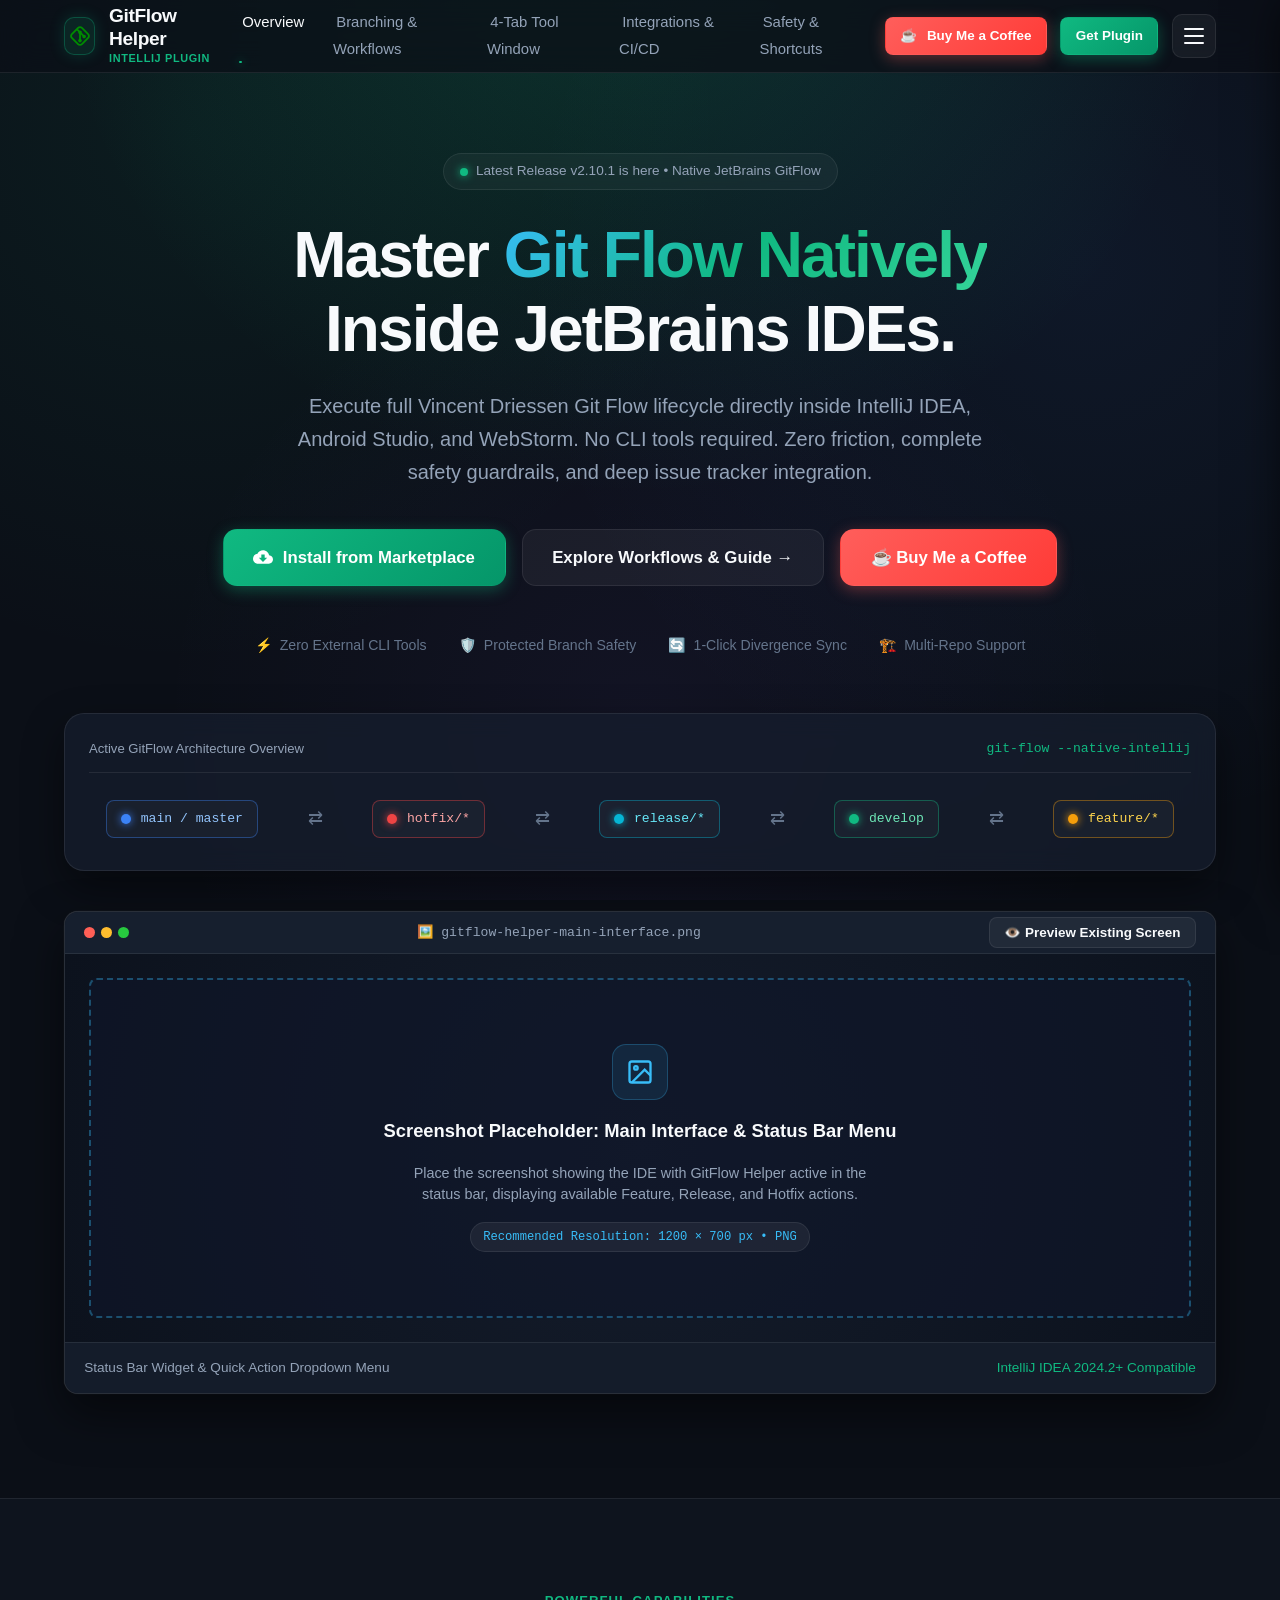
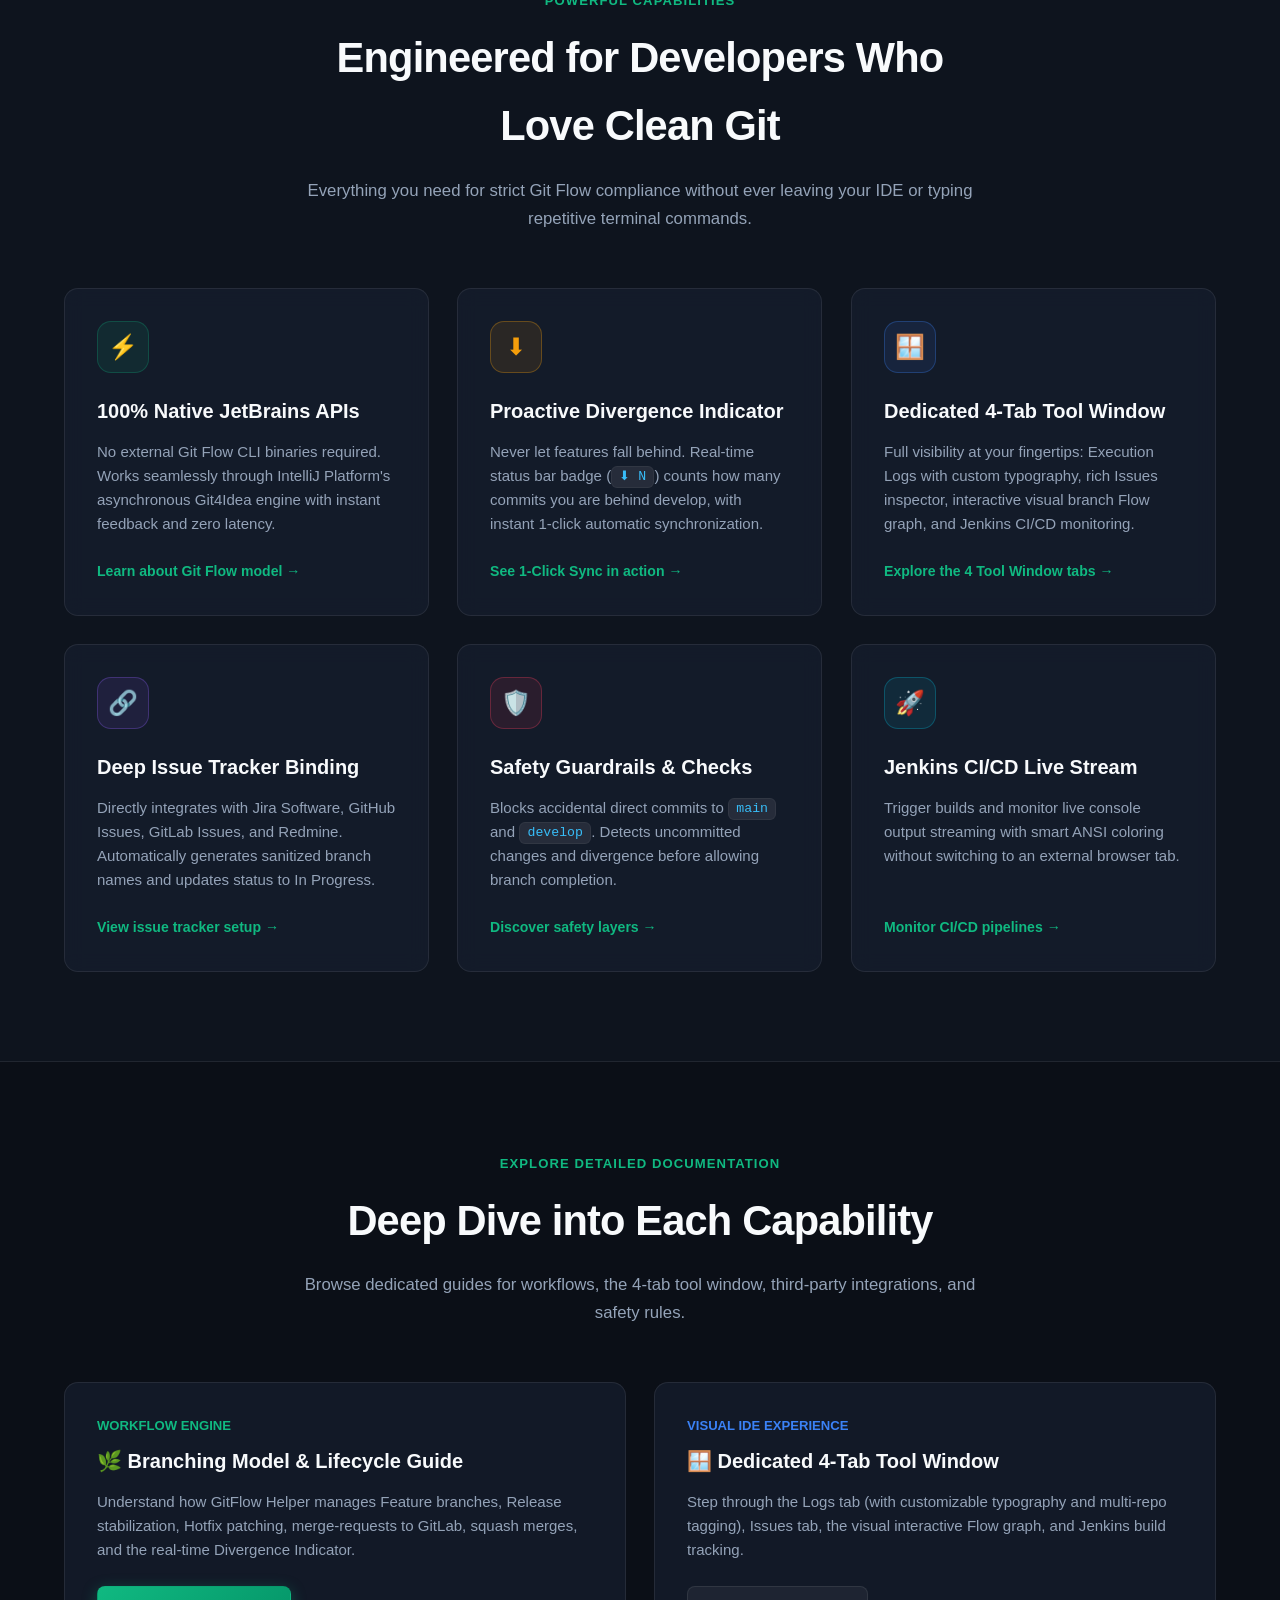
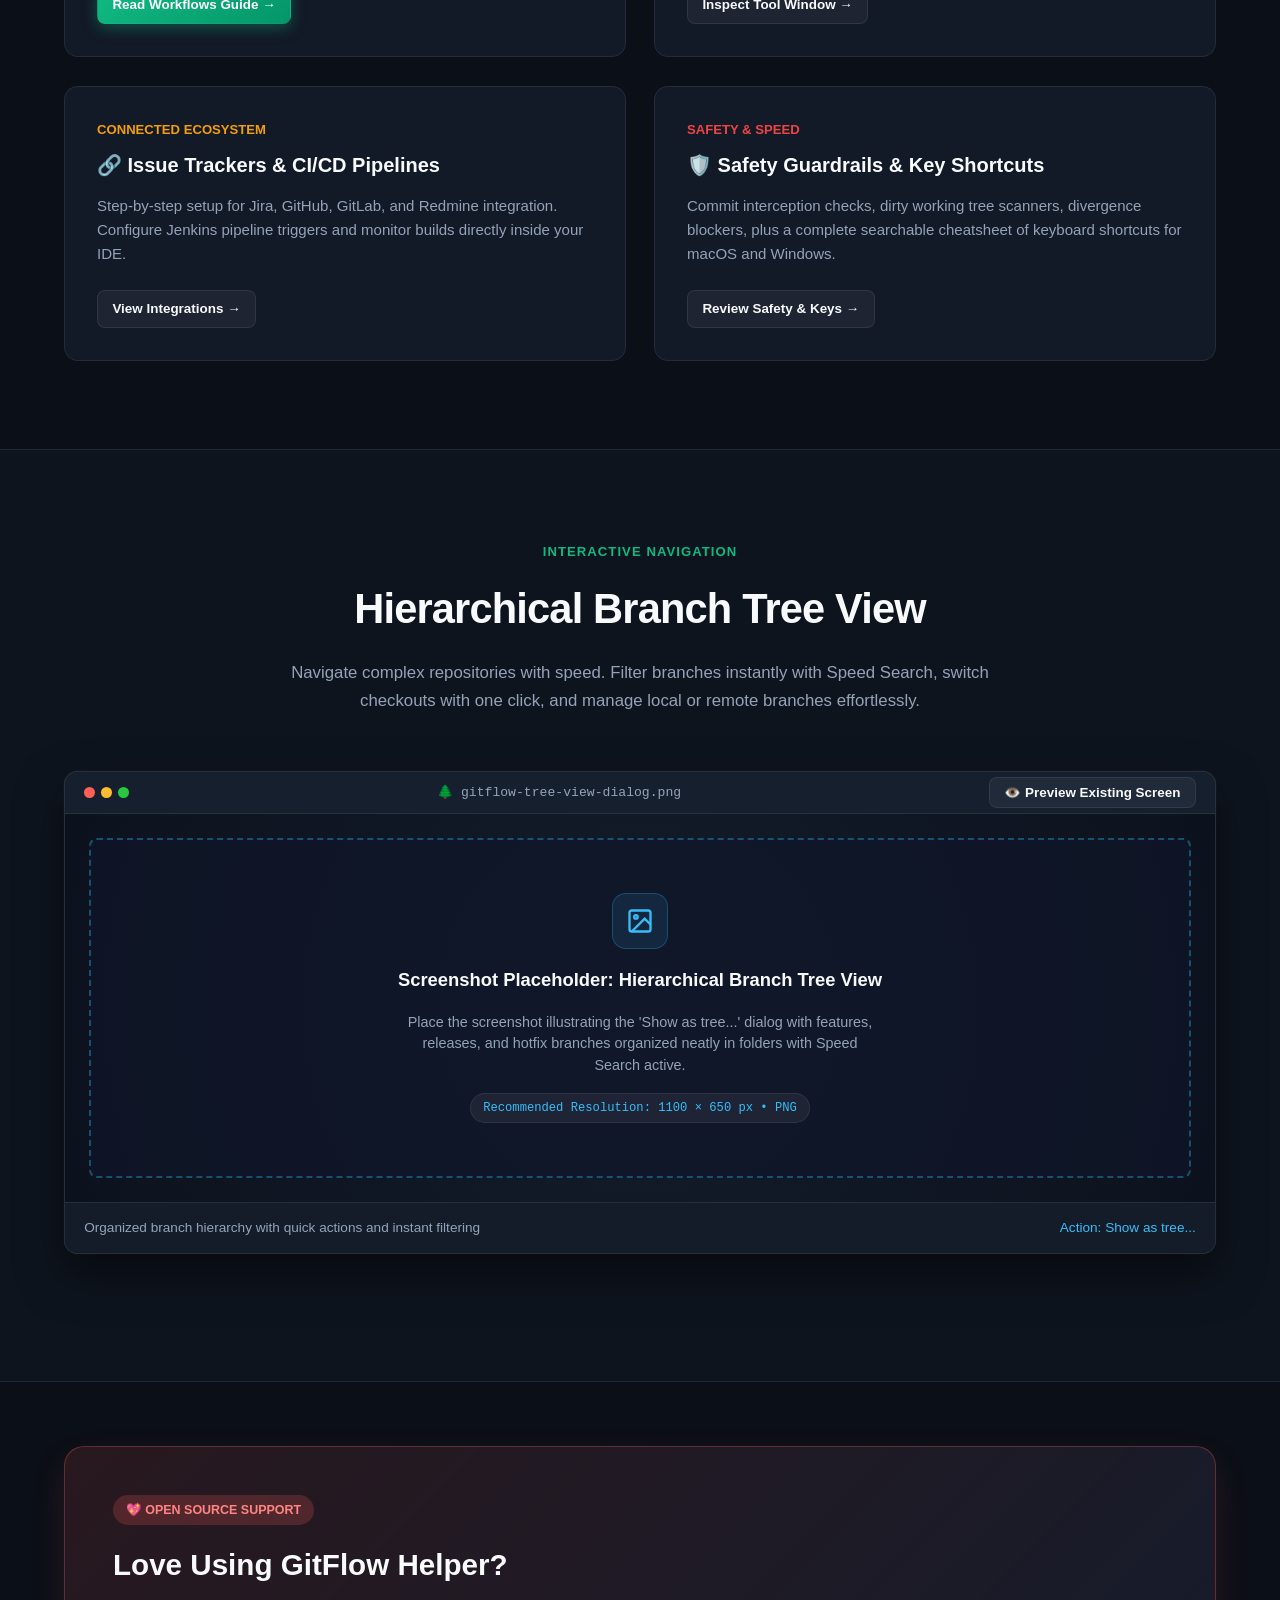
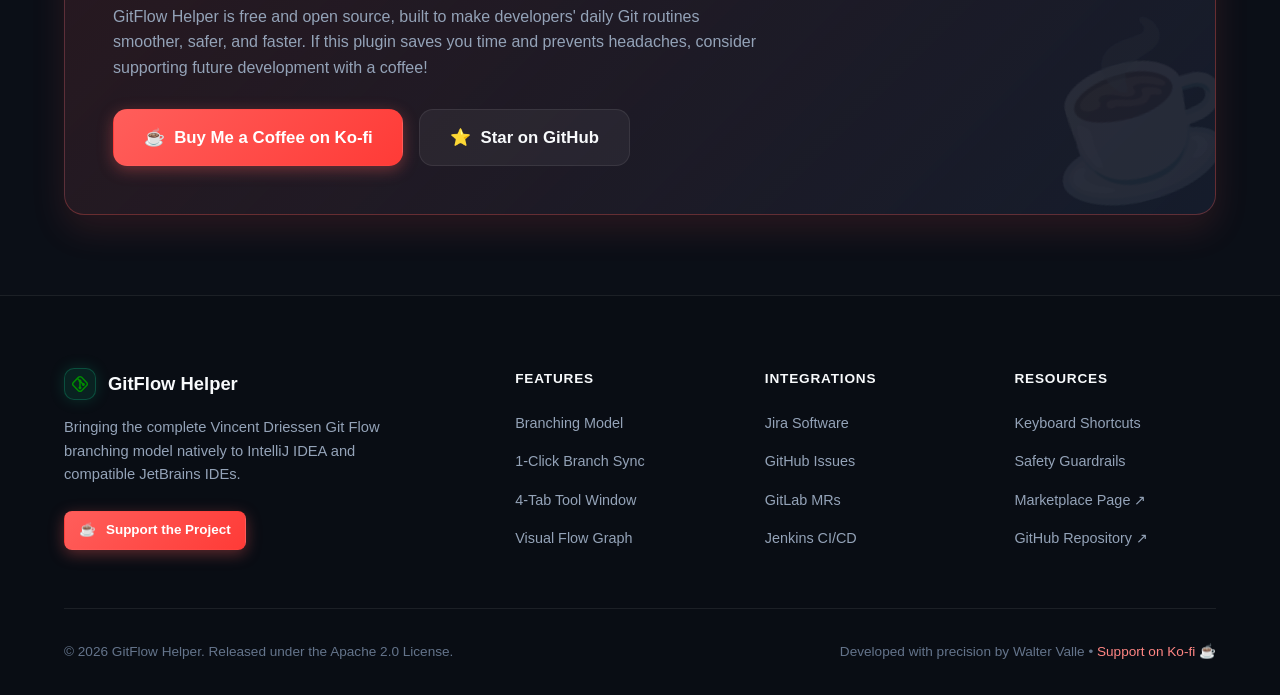
==== docs/index.html @ 1617b921 "New plugin site." ====
<!DOCTYPE html>
<html lang="en">
<head>
  <meta charset="UTF-8">
  <meta name="viewport" content="width=device-width, initial-scale=1.0">
  <title>GitFlow Helper — Seamless Git Flow Branching for JetBrains IDEs</title>
  <meta name="description" content="Native Git Flow branching model inside IntelliJ IDEA and JetBrains IDEs. Zero CLI overhead, proactive divergence sync, 4-tab tool window, issue tracker integrations, and Jenkins CI/CD monitoring.">
  <link rel="icon" type="image/svg+xml" href="assets/images/logo.svg">
  <link rel="stylesheet" href="assets/css/style.css">
</head>
<body>
  <div class="ambient-glow"></div>

  <!-- Header -->
  <header class="site-header">
    <div class="container nav-container">
      <a href="index.html" class="nav-brand">
        <div class="brand-logo-wrap">
          <img src="assets/images/logo.svg" alt="GitFlow Helper Logo" class="brand-logo">
        </div>
        <div class="brand-text">
          <span class="brand-title">GitFlow Helper</span>
          <span class="brand-badge">IntelliJ Plugin</span>
        </div>
      </a>

      <!-- Desktop Navigation -->
      <ul class="nav-desktop-links">
        <li><a href="index.html" class="nav-link active">Overview</a></li>
        <li><a href="workflow.html" class="nav-link">Branching & Workflows</a></li>
        <li><a href="toolwindow.html" class="nav-link">4-Tab Tool Window</a></li>
        <li><a href="integrations.html" class="nav-link">Integrations & CI/CD</a></li>
        <li><a href="safety-shortcuts.html" class="nav-link">Safety & Shortcuts</a></li>
      </ul>

      <!-- Action buttons & Hamburger Trigger -->
      <div class="nav-actions">
        <a href="https://ko-fi.com/waltervalle" target="_blank" rel="noopener noreferrer" class="btn btn-kofi btn-sm" title="Support creator on Ko-fi">
          <span>☕</span>
          <span>Buy Me a Coffee</span>
        </a>
        <a href="https://plugins.jetbrains.com/plugin/30207-git-flow-helper" target="_blank" rel="noopener noreferrer" class="btn btn-primary btn-sm">
          <span>Get Plugin</span>
        </a>
        <button class="hamburger-btn" aria-label="Toggle navigation menu" aria-expanded="false">
          <span class="line"></span>
          <span class="line"></span>
          <span class="line"></span>
        </button>
      </div>
    </div>
  </header>

  <!-- Hamburger Drawer Navigation (Requested by user) -->
  <div class="drawer-overlay"></div>
  <aside class="nav-drawer" aria-label="Mobile Navigation">
    <div>
      <div style="display: flex; align-items: center; gap: 0.75rem; margin-bottom: 2rem;">
        <div class="brand-logo-wrap" style="width: 32px; height: 32px;">
          <img src="assets/images/logo.svg" alt="Logo" style="width: 18px; height: 18px;">
        </div>
        <div>
          <div style="font-weight: 700; font-size: 1.05rem;">GitFlow Helper</div>
          <div style="font-size: 0.75rem; color: var(--primary);">Navigation Menu</div>
        </div>
      </div>

      <div class="drawer-section-title">Documentation & Features</div>
      <ul class="drawer-links">
        <li>
          <a href="index.html" class="drawer-link active">
            <span>🏠 Home Overview</span>
            <span class="drawer-link-tag">v2.10.1</span>
          </a>
        </li>
        <li>
          <a href="workflow.html" class="drawer-link">
            <span>🌿 Branching & Workflows</span>
            <span class="drawer-link-tag">Core</span>
          </a>
        </li>
        <li>
          <a href="toolwindow.html" class="drawer-link">
            <span>🪟 4-Tab Tool Window</span>
            <span class="drawer-link-tag">Interactive</span>
          </a>
        </li>
        <li>
          <a href="integrations.html" class="drawer-link">
            <span>🔗 Issue Trackers & CI/CD</span>
            <span class="drawer-link-tag">Jira • Jenkins</span>
          </a>
        </li>
        <li>
          <a href="safety-shortcuts.html" class="drawer-link">
            <span>🛡️ Safety & Key Shortcuts</span>
            <span class="drawer-link-tag">Guardrails</span>
          </a>
        </li>
      </ul>

      <div class="drawer-section-title" style="margin-top: 2rem;">Community & Links</div>
      <ul class="drawer-links">
        <li>
          <a href="https://plugins.jetbrains.com/plugin/30207-git-flow-helper" target="_blank" rel="noopener noreferrer" class="drawer-link">
            <span>🛒 JetBrains Marketplace</span>
            <span>↗</span>
          </a>
        </li>
        <li>
          <a href="https://github.com/wdvalle/gitflow-helper" target="_blank" rel="noopener noreferrer" class="drawer-link">
            <span>🐙 GitHub Repository</span>
            <span>↗</span>
          </a>
        </li>
        <li>
          <a href="https://github.com/wdvalle/gitflow-helper/issues" target="_blank" rel="noopener noreferrer" class="drawer-link">
            <span>🐛 Report an Issue</span>
            <span>↗</span>
          </a>
        </li>
      </ul>
    </div>

    <div class="drawer-footer">
      <a href="https://ko-fi.com/waltervalle" target="_blank" rel="noopener noreferrer" class="btn btn-kofi" style="width: 100%;">
        <span>☕</span>
        <span>Support on Ko-fi</span>
      </a>
      <div style="font-size: 0.78rem; text-align: center; color: var(--text-muted);">
        Created with ❤️ by Walter Valle
      </div>
    </div>
  </aside>

  <!-- Hero Section with Motion -->
  <section class="hero">
    <div class="container">
      <div class="hero-pill reveal">
        <span class="dot"></span>
        <span>Latest Release v2.10.1 is here • Native JetBrains GitFlow</span>
      </div>

      <h1 class="hero-title reveal delay-1">
        Master <span class="gradient-text">Git Flow Natively</span><br>
        Inside JetBrains IDEs.
      </h1>

      <p class="hero-subtitle reveal delay-2">
        Execute full Vincent Driessen Git Flow lifecycle directly inside IntelliJ IDEA, Android Studio, and WebStorm. No CLI tools required. Zero friction, complete safety guardrails, and deep issue tracker integration.
      </p>

      <div class="hero-cta reveal delay-3">
        <a href="https://plugins.jetbrains.com/plugin/30207-git-flow-helper" target="_blank" rel="noopener noreferrer" class="btn btn-primary btn-lg">
          <svg width="20" height="20" viewBox="0 0 24 24" fill="currentColor">
            <path d="M19.35 10.04C18.67 6.59 15.64 4 12 4 9.11 4 6.6 5.64 5.35 8.04 2.34 8.36 0 10.91 0 14c0 3.31 2.69 6 6 6h13c2.76 0 5-2.24 5-5 0-2.64-2.05-4.78-4.65-4.96zM17 13l-5 5-5-5h3V9h4v4h3z"/>
          </svg>
          Install from Marketplace
        </a>
        <a href="workflow.html" class="btn btn-secondary btn-lg">
          Explore Workflows & Guide →
        </a>
        <a href="https://ko-fi.com/waltervalle" target="_blank" rel="noopener noreferrer" class="btn btn-kofi btn-lg">
          ☕ Buy Me a Coffee
        </a>
      </div>

      <div class="hero-meta reveal delay-4">
        <div class="hero-meta-item">
          <span>⚡</span>
          <span>Zero External CLI Tools</span>
        </div>
        <div class="hero-meta-item">
          <span>🛡️</span>
          <span>Protected Branch Safety</span>
        </div>
        <div class="hero-meta-item">
          <span>🔄</span>
          <span>1-Click Divergence Sync</span>
        </div>
        <div class="hero-meta-item">
          <span>🏗️</span>
          <span>Multi-Repo Support</span>
        </div>
      </div>

      <!-- Branch Visual Rail Animation -->
      <div class="branch-flow-strip reveal delay-2">
        <div class="branch-strip-header">
          <span>Active GitFlow Architecture Overview</span>
          <span style="font-family: var(--font-mono); color: var(--primary);">git-flow --native-intellij</span>
        </div>
        <div class="branch-strip-nodes">
          <div class="branch-node main">
            <span class="branch-dot main"></span>
            <span>main / master</span>
          </div>
          <span style="color: var(--text-muted); font-size: 1.1rem;">⇄</span>
          <div class="branch-node hotfix">
            <span class="branch-dot hotfix"></span>
            <span>hotfix/*</span>
          </div>
          <span style="color: var(--text-muted); font-size: 1.1rem;">⇄</span>
          <div class="branch-node release">
            <span class="branch-dot release"></span>
            <span>release/*</span>
          </div>
          <span style="color: var(--text-muted); font-size: 1.1rem;">⇄</span>
          <div class="branch-node develop">
            <span class="branch-dot develop"></span>
            <span>develop</span>
          </div>
          <span style="color: var(--text-muted); font-size: 1.1rem;">⇄</span>
          <div class="branch-node feature">
            <span class="branch-dot feature"></span>
            <span>feature/*</span>
          </div>
        </div>
      </div>

      <!-- Demarcated Screenshot Placeholder: Hero Overview -->
      <div class="screenshot-frame reveal delay-3">
        <div class="screenshot-header">
          <div class="window-dots">
            <span class="window-dot close"></span>
            <span class="window-dot minimize"></span>
            <span class="window-dot maximize"></span>
          </div>
          <div class="screenshot-title">
            <span>🖼️</span>
            <span>gitflow-helper-main-interface.png</span>
          </div>
          <div style="display: flex; gap: 0.5rem;">
            <button class="btn btn-secondary btn-sm toggle-preview-btn">👁️ Preview Existing Screen</button>
          </div>
        </div>

        <div class="screenshot-body">
          <!-- Sample image fallback (hidden initially to present clearly demarcated placeholder) -->
          <img src="assets/images/screens/01-start.png" alt="GitFlow Helper Status Bar Menu" class="sample-preview-img screenshot-img" style="display: none;">

          <!-- Specifically Demarcated Screenshot Placeholder requested by user -->
          <div class="screenshot-placeholder">
            <div class="placeholder-icon">
              <svg width="28" height="28" viewBox="0 0 24 24" fill="none" stroke="currentColor" stroke-width="2">
                <rect x="3" y="3" width="18" height="18" rx="2" ry="2"/>
                <circle cx="8.5" cy="8.5" r="1.5"/>
                <polyline points="21 15 16 10 5 21"/>
              </svg>
            </div>
            <div class="placeholder-label">Screenshot Placeholder: Main Interface & Status Bar Menu</div>
            <div class="placeholder-desc">
              Place the screenshot showing the IDE with GitFlow Helper active in the status bar, displaying available Feature, Release, and Hotfix actions.
            </div>
            <span class="placeholder-badge">Recommended Resolution: 1200 × 700 px • PNG</span>
          </div>
        </div>

        <div class="screenshot-caption">
          <span>Status Bar Widget & Quick Action Dropdown Menu</span>
          <span style="color: var(--primary);">IntelliJ IDEA 2024.2+ Compatible</span>
        </div>
      </div>
    </div>
  </section>

  <!-- Core Highlights Grid -->
  <section class="section section-alt">
    <div class="container">
      <div class="section-header reveal">
        <span class="section-tag">Powerful Capabilities</span>
        <h2 class="section-title">Engineered for Developers Who Love Clean Git</h2>
        <p class="section-desc">
          Everything you need for strict Git Flow compliance without ever leaving your IDE or typing repetitive terminal commands.
        </p>
      </div>

      <div class="grid-3">
        <!-- Feature 1 -->
        <div class="feature-card reveal delay-1">
          <div class="card-icon-wrap">⚡</div>
          <h3 class="card-title">100% Native JetBrains APIs</h3>
          <p class="card-desc">
            No external Git Flow CLI binaries required. Works seamlessly through IntelliJ Platform's asynchronous Git4Idea engine with instant feedback and zero latency.
          </p>
          <a href="workflow.html" class="card-link">Learn about Git Flow model →</a>
        </div>

        <!-- Feature 2 -->
        <div class="feature-card reveal delay-2">
          <div class="card-icon-wrap" style="color: var(--accent-amber); border-color: rgba(245, 158, 11, 0.3); background: rgba(245, 158, 11, 0.1);">⬇</div>
          <h3 class="card-title">Proactive Divergence Indicator</h3>
          <p class="card-desc">
            Never let features fall behind. Real-time status bar badge (<code>⬇ N</code>) counts how many commits you are behind develop, with instant 1-click automatic synchronization.
          </p>
          <a href="workflow.html#divergence-sync" class="card-link">See 1-Click Sync in action →</a>
        </div>

        <!-- Feature 3 -->
        <div class="feature-card reveal delay-3">
          <div class="card-icon-wrap" style="color: var(--accent-blue); border-color: rgba(59, 130, 246, 0.3); background: rgba(59, 130, 246, 0.1);">🪟</div>
          <h3 class="card-title">Dedicated 4-Tab Tool Window</h3>
          <p class="card-desc">
            Full visibility at your fingertips: Execution Logs with custom typography, rich Issues inspector, interactive visual branch Flow graph, and Jenkins CI/CD monitoring.
          </p>
          <a href="toolwindow.html" class="card-link">Explore the 4 Tool Window tabs →</a>
        </div>

        <!-- Feature 4 -->
        <div class="feature-card reveal delay-1">
          <div class="card-icon-wrap" style="color: var(--accent-purple); border-color: rgba(139, 92, 246, 0.3); background: rgba(139, 92, 246, 0.1);">🔗</div>
          <h3 class="card-title">Deep Issue Tracker Binding</h3>
          <p class="card-desc">
            Directly integrates with Jira Software, GitHub Issues, GitLab Issues, and Redmine. Automatically generates sanitized branch names and updates status to In Progress.
          </p>
          <a href="integrations.html" class="card-link">View issue tracker setup →</a>
        </div>

        <!-- Feature 5 -->
        <div class="feature-card reveal delay-2">
          <div class="card-icon-wrap" style="color: var(--accent-rose); border-color: rgba(244, 63, 94, 0.3); background: rgba(244, 63, 94, 0.1);">🛡️</div>
          <h3 class="card-title">Safety Guardrails & Checks</h3>
          <p class="card-desc">
            Blocks accidental direct commits to <code>main</code> and <code>develop</code>. Detects uncommitted changes and divergence before allowing branch completion.
          </p>
          <a href="safety-shortcuts.html" class="card-link">Discover safety layers →</a>
        </div>

        <!-- Feature 6 -->
        <div class="feature-card reveal delay-3">
          <div class="card-icon-wrap" style="color: var(--accent-cyan); border-color: rgba(6, 182, 212, 0.3); background: rgba(6, 182, 212, 0.1);">🚀</div>
          <h3 class="card-title">Jenkins CI/CD Live Stream</h3>
          <p class="card-desc">
            Trigger builds and monitor live console output streaming with smart ANSI coloring without switching to an external browser tab.
          </p>
          <a href="integrations.html#jenkins-cicd" class="card-link">Monitor CI/CD pipelines →</a>
        </div>
      </div>
    </div>
  </section>

  <!-- Subpages Navigation Showcase Section -->
  <section class="section">
    <div class="container">
      <div class="section-header reveal">
        <span class="section-tag">Explore Detailed Documentation</span>
        <h2 class="section-title">Deep Dive into Each Capability</h2>
        <p class="section-desc">
          Browse dedicated guides for workflows, the 4-tab tool window, third-party integrations, and safety rules.
        </p>
      </div>

      <div class="grid-2">
        <div class="feature-card reveal-left">
          <div style="font-size: 0.82rem; font-weight: 700; color: var(--branch-develop); text-transform: uppercase; margin-bottom: 0.5rem;">Workflow Engine</div>
          <h3 class="card-title">🌿 Branching Model & Lifecycle Guide</h3>
          <p class="card-desc">
            Understand how GitFlow Helper manages Feature branches, Release stabilization, Hotfix patching, merge-requests to GitLab, squash merges, and the real-time Divergence Indicator.
          </p>
          <div style="display: flex; gap: 0.75rem; align-items: center;">
            <a href="workflow.html" class="btn btn-primary btn-sm">Read Workflows Guide →</a>
          </div>
        </div>

        <div class="feature-card reveal-right">
          <div style="font-size: 0.82rem; font-weight: 700; color: var(--branch-main); text-transform: uppercase; margin-bottom: 0.5rem;">Visual IDE Experience</div>
          <h3 class="card-title">🪟 Dedicated 4-Tab Tool Window</h3>
          <p class="card-desc">
            Step through the Logs tab (with customizable typography and multi-repo tagging), Issues tab, the visual interactive Flow graph, and Jenkins build tracking.
          </p>
          <div style="display: flex; gap: 0.75rem; align-items: center;">
            <a href="toolwindow.html" class="btn btn-secondary btn-sm">Inspect Tool Window →</a>
          </div>
        </div>

        <div class="feature-card reveal-left delay-1">
          <div style="font-size: 0.82rem; font-weight: 700; color: var(--branch-feature); text-transform: uppercase; margin-bottom: 0.5rem;">Connected Ecosystem</div>
          <h3 class="card-title">🔗 Issue Trackers & CI/CD Pipelines</h3>
          <p class="card-desc">
            Step-by-step setup for Jira, GitHub, GitLab, and Redmine integration. Configure Jenkins pipeline triggers and monitor builds directly inside your IDE.
          </p>
          <div style="display: flex; gap: 0.75rem; align-items: center;">
            <a href="integrations.html" class="btn btn-secondary btn-sm">View Integrations →</a>
          </div>
        </div>

        <div class="feature-card reveal-right delay-1">
          <div style="font-size: 0.82rem; font-weight: 700; color: var(--branch-hotfix); text-transform: uppercase; margin-bottom: 0.5rem;">Safety & Speed</div>
          <h3 class="card-title">🛡️ Safety Guardrails & Key Shortcuts</h3>
          <p class="card-desc">
            Commit interception checks, dirty working tree scanners, divergence blockers, plus a complete searchable cheatsheet of keyboard shortcuts for macOS and Windows.
          </p>
          <div style="display: flex; gap: 0.75rem; align-items: center;">
            <a href="safety-shortcuts.html" class="btn btn-secondary btn-sm">Review Safety & Keys →</a>
          </div>
        </div>
      </div>
    </div>
  </section>

  <!-- Demarcated Screenshot Placeholder: Tree View & Navigation -->
  <section class="section section-alt">
    <div class="container">
      <div class="section-header reveal">
        <span class="section-tag">Interactive Navigation</span>
        <h2 class="section-title">Hierarchical Branch Tree View</h2>
        <p class="section-desc">
          Navigate complex repositories with speed. Filter branches instantly with Speed Search, switch checkouts with one click, and manage local or remote branches effortlessly.
        </p>
      </div>

      <div class="screenshot-frame reveal delay-2">
        <div class="screenshot-header">
          <div class="window-dots">
            <span class="window-dot close"></span>
            <span class="window-dot minimize"></span>
            <span class="window-dot maximize"></span>
          </div>
          <div class="screenshot-title">
            <span>🌲</span>
            <span>gitflow-tree-view-dialog.png</span>
          </div>
          <button class="btn btn-secondary btn-sm toggle-preview-btn">👁️ Preview Existing Screen</button>
        </div>

        <div class="screenshot-body">
          <img src="assets/images/screens/10-tree-view.png" alt="Tree View Screenshot" class="sample-preview-img screenshot-img" style="display: none;">
          
          <div class="screenshot-placeholder">
            <div class="placeholder-icon">
              <svg width="28" height="28" viewBox="0 0 24 24" fill="none" stroke="currentColor" stroke-width="2">
                <rect x="3" y="3" width="18" height="18" rx="2" ry="2"/>
                <circle cx="8.5" cy="8.5" r="1.5"/>
                <polyline points="21 15 16 10 5 21"/>
              </svg>
            </div>
            <div class="placeholder-label">Screenshot Placeholder: Hierarchical Branch Tree View</div>
            <div class="placeholder-desc">
              Place the screenshot illustrating the 'Show as tree...' dialog with features, releases, and hotfix branches organized neatly in folders with Speed Search active.
            </div>
            <span class="placeholder-badge">Recommended Resolution: 1100 × 650 px • PNG</span>
          </div>
        </div>

        <div class="screenshot-caption">
          <span>Organized branch hierarchy with quick actions and instant filtering</span>
          <span style="color: var(--text-highlight);">Action: Show as tree...</span>
        </div>
      </div>
    </div>
  </section>

  <!-- Donation & Support Section (Prominent as requested) -->
  <section class="container reveal">
    <div class="donation-banner">
      <div class="donation-content">
        <div class="donation-badge">💖 Open Source Support</div>
        <h2 class="donation-title">Love Using GitFlow Helper?</h2>
        <p class="donation-desc">
          GitFlow Helper is free and open source, built to make developers' daily Git routines smoother, safer, and faster. If this plugin saves you time and prevents headaches, consider supporting future development with a coffee!
        </p>
        <div class="donation-actions">
          <a href="https://ko-fi.com/waltervalle" target="_blank" rel="noopener noreferrer" class="btn btn-kofi btn-lg">
            <span>☕</span>
            <span>Buy Me a Coffee on Ko-fi</span>
          </a>
          <a href="https://github.com/wdvalle/gitflow-helper" target="_blank" rel="noopener noreferrer" class="btn btn-secondary btn-lg">
            <span>⭐</span>
            <span>Star on GitHub</span>
          </a>
        </div>
      </div>
    </div>
  </section>

  <!-- Footer -->
  <footer class="site-footer">
    <div class="container">
      <div class="footer-grid">
        <div class="footer-brand">
          <div style="display: flex; align-items: center; gap: 0.75rem;">
            <div class="brand-logo-wrap" style="width: 32px; height: 32px;">
              <img src="assets/images/logo.svg" alt="GitFlow Logo" style="width: 18px; height: 18px;">
            </div>
            <span style="font-weight: 700; font-size: 1.15rem;">GitFlow Helper</span>
          </div>
          <p class="footer-desc">
            Bringing the complete Vincent Driessen Git Flow branching model natively to IntelliJ IDEA and compatible JetBrains IDEs.
          </p>
          <div style="margin-top: 0.5rem;">
            <a href="https://ko-fi.com/waltervalle" target="_blank" rel="noopener noreferrer" class="btn btn-kofi btn-sm">
              <span>☕</span>
              <span>Support the Project</span>
            </a>
          </div>
        </div>

        <div>
          <h4 class="footer-heading">Features</h4>
          <ul class="footer-links">
            <li><a href="workflow.html" class="footer-link">Branching Model</a></li>
            <li><a href="workflow.html#divergence-sync" class="footer-link">1-Click Branch Sync</a></li>
            <li><a href="toolwindow.html" class="footer-link">4-Tab Tool Window</a></li>
            <li><a href="toolwindow.html#flow-tab" class="footer-link">Visual Flow Graph</a></li>
          </ul>
        </div>

        <div>
          <h4 class="footer-heading">Integrations</h4>
          <ul class="footer-links">
            <li><a href="integrations.html#jira" class="footer-link">Jira Software</a></li>
            <li><a href="integrations.html#github" class="footer-link">GitHub Issues</a></li>
            <li><a href="integrations.html#gitlab" class="footer-link">GitLab MRs</a></li>
            <li><a href="integrations.html#jenkins-cicd" class="footer-link">Jenkins CI/CD</a></li>
          </ul>
        </div>

        <div>
          <h4 class="footer-heading">Resources</h4>
          <ul class="footer-links">
            <li><a href="safety-shortcuts.html" class="footer-link">Keyboard Shortcuts</a></li>
            <li><a href="safety-shortcuts.html#safety" class="footer-link">Safety Guardrails</a></li>
            <li><a href="https://plugins.jetbrains.com/plugin/30207-git-flow-helper" target="_blank" rel="noopener noreferrer" class="footer-link">Marketplace Page ↗</a></li>
            <li><a href="https://github.com/wdvalle/gitflow-helper" target="_blank" rel="noopener noreferrer" class="footer-link">GitHub Repository ↗</a></li>
          </ul>
        </div>
      </div>

      <div class="footer-bottom">
        <div>
          © 2026 GitFlow Helper. Released under the Apache 2.0 License.
        </div>
        <div>
          Developed with precision by Walter Valle • <a href="https://ko-fi.com/waltervalle" target="_blank" rel="noopener noreferrer" style="color: #ff8583;">Support on Ko-fi ☕</a>
        </div>
      </div>
    </div>
  </footer>

  <script src="assets/js/main.js"></script>
</body>
</html>
---- docs/assets/css/style.css ----
/* ==========================================================================
   GitFlow Helper - Modern Promotion & Documentation Theme
   ========================================================================== */

:root {
  --bg-primary: #0b0f17;
  --bg-secondary: #121824;
  --bg-card: rgba(22, 30, 46, 0.75);
  --bg-card-hover: rgba(30, 41, 62, 0.9);
  --bg-input: #1a2332;
  
  --border-color: rgba(255, 255, 255, 0.08);
  --border-color-hover: rgba(16, 185, 129, 0.35);
  --border-glow: rgba(16, 185, 129, 0.15);

  --text-primary: #f8fafc;
  --text-secondary: #94a3b8;
  --text-muted: #64748b;
  --text-highlight: #38bdf8;

  --primary: #10b981;
  --primary-hover: #059669;
  --primary-light: rgba(16, 185, 129, 0.12);
  --primary-glow: rgba(16, 185, 129, 0.4);

  --accent-kofi: #ff5e5b;
  --accent-kofi-hover: #e04b48;
  --accent-blue: #3b82f6;
  --accent-purple: #8b5cf6;
  --accent-amber: #f59e0b;
  --accent-cyan: #06b6d4;
  --accent-rose: #f43f5e;

  /* GitFlow Branching Colors */
  --branch-main: #3b82f6;
  --branch-develop: #10b981;
  --branch-feature: #f59e0b;
  --branch-release: #06b6d4;
  --branch-hotfix: #ef4444;

  --font-sans: -apple-system, BlinkMacSystemFont, "Segoe UI", Roboto, "Inter", "Helvetica Neue", Arial, sans-serif;
  --font-mono: ui-monospace, SFMono-Regular, "JetBrains Mono", Menlo, Consolas, monospace;

  --shadow-sm: 0 2px 8px rgba(0, 0, 0, 0.25);
  --shadow-md: 0 8px 24px rgba(0, 0, 0, 0.35);
  --shadow-lg: 0 16px 40px rgba(0, 0, 0, 0.45);
  --shadow-glow: 0 0 35px var(--border-glow);

  --radius-sm: 8px;
  --radius-md: 14px;
  --radius-lg: 20px;
  --radius-full: 9999px;

  --transition-fast: 0.2s cubic-bezier(0.16, 1, 0.3, 1);
  --transition-normal: 0.35s cubic-bezier(0.16, 1, 0.3, 1);
  --transition-slow: 0.7s cubic-bezier(0.16, 1, 0.3, 1);
}

/* Base Styles */
* {
  box-sizing: border-box;
  margin: 0;
  padding: 0;
}

html {
  scroll-behavior: smooth;
  font-size: 16px;
  color-scheme: dark;
}

body {
  font-family: var(--font-sans);
  background-color: var(--bg-primary);
  color: var(--text-primary);
  line-height: 1.65;
  overflow-x: hidden;
  background-image: 
    radial-gradient(circle at 15% 15%, rgba(16, 185, 129, 0.08) 0%, transparent 40%),
    radial-gradient(circle at 85% 30%, rgba(59, 130, 246, 0.08) 0%, transparent 45%),
    radial-gradient(circle at 50% 80%, rgba(139, 92, 246, 0.06) 0%, transparent 50%);
  background-attachment: fixed;
  min-height: 100vh;
}

a {
  color: inherit;
  text-decoration: none;
  transition: color var(--transition-fast);
}

img, svg {
  vertical-align: middle;
}

code {
  font-family: var(--font-mono);
  background: rgba(255, 255, 255, 0.08);
  padding: 0.15rem 0.45rem;
  border-radius: 6px;
  font-size: 0.88em;
  color: #38bdf8;
  border: 1px solid rgba(255, 255, 255, 0.05);
}

.container {
  max-width: 1200px;
  margin: 0 auto;
  padding: 0 1.5rem;
}

/* Ambient Floating Background Light */
.ambient-glow {
  position: absolute;
  top: 0;
  left: 50%;
  transform: translateX(-50%);
  width: 100vw;
  max-width: 1200px;
  height: 500px;
  background: radial-gradient(ellipse at 50% -20%, rgba(16, 185, 129, 0.22), transparent 70%);
  pointer-events: none;
  z-index: 0;
}

/* ==========================================================================
   Header & Navigation
   ========================================================================== */
.site-header {
  position: sticky;
  top: 0;
  z-index: 100;
  background: rgba(11, 15, 23, 0.75);
  backdrop-filter: blur(16px);
  -webkit-backdrop-filter: blur(16px);
  border-bottom: 1px solid var(--border-color);
  transition: all var(--transition-normal);
}

.site-header.scrolled {
  background: rgba(11, 15, 23, 0.92);
  border-bottom-color: rgba(255, 255, 255, 0.12);
  box-shadow: 0 4px 20px rgba(0, 0, 0, 0.4);
}

.nav-container {
  display: flex;
  align-items: center;
  justify-content: space-between;
  height: 72px;
  gap: 1.5rem;
}

.nav-brand {
  display: flex;
  align-items: center;
  gap: 0.85rem;
  font-weight: 700;
  font-size: 1.2rem;
  letter-spacing: -0.02em;
}

.brand-logo-wrap {
  width: 38px;
  height: 38px;
  display: flex;
  align-items: center;
  justify-content: center;
  background: rgba(16, 185, 129, 0.12);
  border: 1px solid rgba(16, 185, 129, 0.3);
  border-radius: 10px;
  box-shadow: 0 0 15px rgba(16, 185, 129, 0.2);
  transition: transform var(--transition-fast), box-shadow var(--transition-fast);
}

.nav-brand:hover .brand-logo-wrap {
  transform: rotate(6deg) scale(1.08);
  box-shadow: 0 0 25px rgba(16, 185, 129, 0.4);
}

.brand-logo {
  width: 22px;
  height: 22px;
}

.brand-text {
  display: flex;
  flex-direction: column;
}

.brand-title {
  color: var(--text-primary);
  line-height: 1.2;
}

.brand-badge {
  font-size: 0.68rem;
  font-weight: 600;
  color: var(--primary);
  text-transform: uppercase;
  letter-spacing: 0.06em;
}

.nav-desktop-links {
  display: flex;
  align-items: center;
  gap: 1.8rem;
  list-style: none;
}

.nav-link {
  font-size: 0.93rem;
  font-weight: 500;
  color: var(--text-secondary);
  padding: 0.4rem 0.2rem;
  position: relative;
  transition: color var(--transition-fast);
}

.nav-link:hover, .nav-link.active {
  color: var(--text-primary);
}

.nav-link.active::after {
  content: '';
  position: absolute;
  bottom: 0;
  left: 0;
  right: 0;
  height: 2px;
  background: var(--primary);
  border-radius: 2px;
  box-shadow: 0 0 8px var(--primary);
}

.nav-actions {
  display: flex;
  align-items: center;
  gap: 0.85rem;
}

/* Hamburger Button */
.hamburger-btn {
  display: flex;
  flex-direction: column;
  justify-content: center;
  align-items: center;
  width: 44px;
  height: 44px;
  background: rgba(255, 255, 255, 0.05);
  border: 1px solid var(--border-color);
  border-radius: 10px;
  cursor: pointer;
  padding: 0;
  gap: 5px;
  transition: all var(--transition-fast);
  z-index: 120;
}

.hamburger-btn:hover {
  background: rgba(255, 255, 255, 0.1);
  border-color: rgba(255, 255, 255, 0.2);
}

.hamburger-btn .line {
  width: 20px;
  height: 2px;
  background-color: var(--text-primary);
  border-radius: 2px;
  transition: transform 0.3s ease, opacity 0.3s ease;
}

.hamburger-btn.active .line:nth-child(1) {
  transform: translateY(7px) rotate(45deg);
}

.hamburger-btn.active .line:nth-child(2) {
  opacity: 0;
}

.hamburger-btn.active .line:nth-child(3) {
  transform: translateY(-7px) rotate(-45deg);
}

/* Mobile & Fullscreen Hamburger Drawer Menu */
.nav-drawer {
  position: fixed;
  top: 0;
  right: -380px;
  width: 360px;
  max-width: 85vw;
  height: 100vh;
  background: #111723;
  border-left: 1px solid var(--border-color);
  box-shadow: -15px 0 45px rgba(0, 0, 0, 0.7);
  z-index: 110;
  padding: 5.5rem 2rem 2.5rem 2rem;
  display: flex;
  flex-direction: column;
  justify-content: space-between;
  transition: right 0.4s cubic-bezier(0.16, 1, 0.3, 1);
  overflow-y: auto;
}

.nav-drawer.open {
  right: 0;
}

.drawer-overlay {
  position: fixed;
  inset: 0;
  background: rgba(0, 0, 0, 0.6);
  backdrop-filter: blur(4px);
  z-index: 105;
  opacity: 0;
  pointer-events: none;
  transition: opacity 0.3s ease;
}

.drawer-overlay.active {
  opacity: 1;
  pointer-events: auto;
}

.drawer-section-title {
  font-size: 0.75rem;
  text-transform: uppercase;
  letter-spacing: 0.08em;
  color: var(--text-muted);
  margin-bottom: 1rem;
  font-weight: 600;
}

.drawer-links {
  list-style: none;
  display: flex;
  flex-direction: column;
  gap: 0.6rem;
}

.drawer-link {
  display: flex;
  align-items: center;
  justify-content: space-between;
  padding: 0.85rem 1rem;
  border-radius: var(--radius-sm);
  background: rgba(255, 255, 255, 0.02);
  border: 1px solid transparent;
  color: var(--text-primary);
  font-weight: 500;
  font-size: 0.98rem;
  transition: all var(--transition-fast);
}

.drawer-link:hover, .drawer-link.active {
  background: rgba(16, 185, 129, 0.08);
  border-color: rgba(16, 185, 129, 0.25);
  color: var(--primary);
  transform: translateX(4px);
}

.drawer-link-tag {
  font-size: 0.7rem;
  padding: 0.15rem 0.5rem;
  border-radius: 9999px;
  background: rgba(16, 185, 129, 0.15);
  color: var(--primary);
  font-weight: 600;
}

.drawer-footer {
  margin-top: 2rem;
  padding-top: 1.5rem;
  border-top: 1px solid var(--border-color);
  display: flex;
  flex-direction: column;
  gap: 1rem;
}

/* ==========================================================================
   Buttons & Badges
   ========================================================================== */
.btn {
  display: inline-flex;
  align-items: center;
  justify-content: center;
  gap: 0.6rem;
  padding: 0.65rem 1.35rem;
  border-radius: var(--radius-md);
  font-weight: 600;
  font-size: 0.94rem;
  cursor: pointer;
  transition: all var(--transition-fast);
  border: 1px solid transparent;
  white-space: nowrap;
}

.btn-primary {
  background: linear-gradient(135deg, #10b981 0%, #059669 100%);
  color: #ffffff;
  box-shadow: 0 4px 15px rgba(16, 185, 129, 0.35);
}

.btn-primary:hover {
  background: linear-gradient(135deg, #059669 0%, #047857 100%);
  box-shadow: 0 6px 22px rgba(16, 185, 129, 0.5);
  transform: translateY(-2px);
}

.btn-secondary {
  background: rgba(255, 255, 255, 0.05);
  border-color: var(--border-color);
  color: var(--text-primary);
}

.btn-secondary:hover {
  background: rgba(255, 255, 255, 0.1);
  border-color: rgba(255, 255, 255, 0.2);
  transform: translateY(-2px);
}

.btn-kofi {
  background: linear-gradient(135deg, #ff5e5b 0%, #ff3b37 100%);
  color: #ffffff;
  box-shadow: 0 4px 15px rgba(255, 94, 91, 0.35);
  font-weight: 600;
}

.btn-kofi:hover {
  background: linear-gradient(135deg, #ff4340 0%, #e02f2b 100%);
  box-shadow: 0 6px 22px rgba(255, 94, 91, 0.55);
  transform: translateY(-2px);
}

.btn-sm {
  padding: 0.45rem 0.9rem;
  font-size: 0.84rem;
  border-radius: var(--radius-sm);
}

.btn-lg {
  padding: 0.85rem 1.85rem;
  font-size: 1.05rem;
  border-radius: var(--radius-md);
}

.badge {
  display: inline-flex;
  align-items: center;
  gap: 0.4rem;
  padding: 0.3rem 0.75rem;
  border-radius: 9999px;
  font-size: 0.78rem;
  font-weight: 600;
}

.badge-primary {
  background: rgba(16, 185, 129, 0.12);
  color: var(--primary);
  border: 1px solid rgba(16, 185, 129, 0.3);
}

.badge-glow {
  box-shadow: 0 0 12px rgba(16, 185, 129, 0.3);
}

/* ==========================================================================
   Hero Section with Motion
   ========================================================================== */
.hero {
  position: relative;
  padding: 5rem 0 4rem;
  text-align: center;
  overflow: hidden;
}

.hero-pill {
  display: inline-flex;
  align-items: center;
  gap: 0.5rem;
  background: rgba(255, 255, 255, 0.04);
  border: 1px solid var(--border-color);
  padding: 0.4rem 1rem;
  border-radius: 9999px;
  font-size: 0.85rem;
  color: var(--text-secondary);
  margin-bottom: 1.8rem;
  backdrop-filter: blur(8px);
  animation: floatSubtle 4s ease-in-out infinite;
}

.hero-pill .dot {
  width: 8px;
  height: 8px;
  border-radius: 50%;
  background: var(--primary);
  box-shadow: 0 0 8px var(--primary);
}

.hero-title {
  font-size: clamp(2.4rem, 5vw, 4rem);
  font-weight: 800;
  line-height: 1.15;
  letter-spacing: -0.03em;
  margin-bottom: 1.5rem;
  max-width: 900px;
  margin-left: auto;
  margin-right: auto;
}

.gradient-text {
  background: linear-gradient(135deg, #38bdf8 0%, #10b981 50%, #34d399 100%);
  -webkit-background-clip: text;
  -webkit-text-fill-color: transparent;
}

.hero-subtitle {
  font-size: clamp(1.05rem, 2vw, 1.25rem);
  color: var(--text-secondary);
  max-width: 720px;
  margin: 0 auto 2.5rem;
  font-weight: 400;
}

.hero-cta {
  display: flex;
  flex-wrap: wrap;
  align-items: center;
  justify-content: center;
  gap: 1rem;
  margin-bottom: 3rem;
}

.hero-meta {
  display: flex;
  flex-wrap: wrap;
  justify-content: center;
  align-items: center;
  gap: 2rem;
  font-size: 0.88rem;
  color: var(--text-muted);
}

.hero-meta-item {
  display: flex;
  align-items: center;
  gap: 0.45rem;
}

/* Branch Preview Rail Animation */
.branch-flow-strip {
  margin-top: 3.5rem;
  padding: 1.5rem;
  background: var(--bg-card);
  border: 1px solid var(--border-color);
  border-radius: var(--radius-lg);
  display: flex;
  flex-direction: column;
  gap: 1.2rem;
  backdrop-filter: blur(12px);
  box-shadow: var(--shadow-lg);
  position: relative;
  overflow: hidden;
}

.branch-flow-strip::before {
  content: '';
  position: absolute;
  top: 0;
  left: -50%;
  width: 50%;
  height: 2px;
  background: linear-gradient(90deg, transparent, var(--primary), transparent);
  animation: scanningLight 6s linear infinite;
}

.branch-strip-header {
  display: flex;
  align-items: center;
  justify-content: space-between;
  font-size: 0.82rem;
  color: var(--text-secondary);
  border-bottom: 1px solid var(--border-color);
  padding-bottom: 0.75rem;
}

.branch-strip-nodes {
  display: flex;
  align-items: center;
  justify-content: space-around;
  flex-wrap: wrap;
  gap: 1rem;
  padding: 0.5rem 0;
}

.branch-node {
  display: flex;
  align-items: center;
  gap: 0.6rem;
  padding: 0.45rem 0.9rem;
  border-radius: var(--radius-sm);
  background: rgba(255, 255, 255, 0.03);
  border: 1px solid var(--border-color);
  font-family: var(--font-mono);
  font-size: 0.82rem;
  font-weight: 500;
  transition: transform var(--transition-fast);
}

.branch-node:hover {
  transform: translateY(-2px);
}

.branch-node.main { border-color: rgba(59, 130, 246, 0.4); color: #93c5fd; }
.branch-node.develop { border-color: rgba(16, 185, 129, 0.4); color: #6ee7b7; }
.branch-node.feature { border-color: rgba(245, 158, 11, 0.4); color: #fcd34d; }
.branch-node.release { border-color: rgba(6, 182, 212, 0.4); color: #67e8f9; }
.branch-node.hotfix { border-color: rgba(239, 68, 68, 0.4); color: #fca5a5; }

.branch-dot {
  width: 10px;
  height: 10px;
  border-radius: 50%;
}
.branch-dot.main { background: var(--branch-main); box-shadow: 0 0 8px var(--branch-main); }
.branch-dot.develop { background: var(--branch-develop); box-shadow: 0 0 8px var(--branch-develop); }
.branch-dot.feature { background: var(--branch-feature); box-shadow: 0 0 8px var(--branch-feature); }
.branch-dot.release { background: var(--branch-release); box-shadow: 0 0 8px var(--branch-release); }
.branch-dot.hotfix { background: var(--branch-hotfix); box-shadow: 0 0 8px var(--branch-hotfix); }

/* ==========================================================================
   Screenshot Frame & Placeholder Components (Requested by User)
   ========================================================================== */
.screenshot-frame {
  margin: 2.5rem 0;
  background: #111722;
  border: 1px solid rgba(255, 255, 255, 0.1);
  border-radius: var(--radius-md);
  box-shadow: 0 20px 45px rgba(0, 0, 0, 0.5), 0 0 1px rgba(255, 255, 255, 0.2);
  overflow: hidden;
  transition: transform var(--transition-normal), box-shadow var(--transition-normal);
}

.screenshot-frame:hover {
  transform: translateY(-4px);
  box-shadow: 0 28px 60px rgba(0, 0, 0, 0.65), 0 0 25px rgba(16, 185, 129, 0.15);
  border-color: rgba(16, 185, 129, 0.3);
}

.screenshot-header {
  height: 42px;
  background: #161f2e;
  border-bottom: 1px solid rgba(255, 255, 255, 0.08);
  display: flex;
  align-items: center;
  justify-content: space-between;
  padding: 0 1.2rem;
}

.window-dots {
  display: flex;
  align-items: center;
  gap: 6px;
}

.window-dot {
  width: 11px;
  height: 11px;
  border-radius: 50%;
}

.window-dot.close { background: #ff5f56; }
.window-dot.minimize { background: #ffbd2e; }
.window-dot.maximize { background: #27c93f; }

.screenshot-title {
  font-size: 0.82rem;
  color: var(--text-secondary);
  font-family: var(--font-mono);
  display: flex;
  align-items: center;
  gap: 0.5rem;
}

.screenshot-body {
  position: relative;
  min-height: 380px;
  display: flex;
  align-items: center;
  justify-content: center;
  background: radial-gradient(circle at center, #141c2b 0%, #0c121d 100%);
  overflow: hidden;
}

/* Specifically Demarcated Placeholder Box */
.screenshot-placeholder {
  width: calc(100% - 3rem);
  margin: 1.5rem;
  min-height: 340px;
  border: 2px dashed rgba(56, 189, 248, 0.35);
  border-radius: var(--radius-sm);
  background: rgba(15, 23, 42, 0.6);
  display: flex;
  flex-direction: column;
  align-items: center;
  justify-content: center;
  padding: 2.5rem 1.5rem;
  text-align: center;
  gap: 1rem;
  transition: all var(--transition-fast);
}

.screenshot-placeholder:hover {
  border-color: rgba(16, 185, 129, 0.6);
  background: rgba(15, 23, 42, 0.85);
}

.placeholder-icon {
  width: 56px;
  height: 56px;
  border-radius: 14px;
  background: rgba(56, 189, 248, 0.1);
  border: 1px solid rgba(56, 189, 248, 0.25);
  display: flex;
  align-items: center;
  justify-content: center;
  color: #38bdf8;
  animation: pulseIcon 3s ease-in-out infinite;
}

.placeholder-label {
  font-size: 1.15rem;
  font-weight: 700;
  color: var(--text-primary);
}

.placeholder-desc {
  font-size: 0.9rem;
  color: var(--text-secondary);
  max-width: 480px;
  line-height: 1.5;
}

.placeholder-badge {
  font-family: var(--font-mono);
  font-size: 0.76rem;
  background: rgba(255, 255, 255, 0.06);
  border: 1px solid var(--border-color);
  color: var(--text-highlight);
  padding: 0.25rem 0.75rem;
  border-radius: 9999px;
}

/* Optional live screenshot image container inside frame */
.screenshot-img {
  width: 100%;
  height: auto;
  display: block;
  object-fit: cover;
}

.screenshot-caption {
  padding: 0.85rem 1.2rem;
  background: #141c2a;
  border-top: 1px solid var(--border-color);
  font-size: 0.85rem;
  color: var(--text-secondary);
  display: flex;
  align-items: center;
  justify-content: space-between;
}

/* ==========================================================================
   Section Layouts & Cards
   ========================================================================== */
.section {
  padding: 5.5rem 0;
  position: relative;
}

.section-alt {
  background: rgba(18, 24, 36, 0.6);
  border-top: 1px solid var(--border-color);
  border-bottom: 1px solid var(--border-color);
}

.section-header {
  text-align: center;
  max-width: 700px;
  margin: 0 auto 3.5rem;
}

.section-tag {
  display: inline-block;
  font-size: 0.82rem;
  font-weight: 700;
  color: var(--primary);
  text-transform: uppercase;
  letter-spacing: 0.08em;
  margin-bottom: 0.75rem;
}

.section-title {
  font-size: clamp(1.8rem, 3.5vw, 2.6rem);
  font-weight: 700;
  letter-spacing: -0.02em;
  margin-bottom: 1rem;
}

.section-desc {
  font-size: 1.05rem;
  color: var(--text-secondary);
}

/* Card Grids */
.grid-2 {
  display: grid;
  grid-template-columns: repeat(2, 1fr);
  gap: 1.75rem;
}

.grid-3 {
  display: grid;
  grid-template-columns: repeat(3, 1fr);
  gap: 1.75rem;
}

.grid-4 {
  display: grid;
  grid-template-columns: repeat(4, 1fr);
  gap: 1.5rem;
}

.feature-card {
  background: var(--bg-card);
  border: 1px solid var(--border-color);
  border-radius: var(--radius-md);
  padding: 2rem;
  display: flex;
  flex-direction: column;
  transition: all var(--transition-normal);
  backdrop-filter: blur(10px);
  position: relative;
  overflow: hidden;
}

.feature-card::before {
  content: '';
  position: absolute;
  top: 0;
  left: 0;
  right: 0;
  height: 3px;
  background: transparent;
  transition: background var(--transition-fast);
}

.feature-card:hover {
  transform: translateY(-6px);
  border-color: var(--border-color-hover);
  box-shadow: var(--shadow-lg), var(--shadow-glow);
  background: var(--bg-card-hover);
}

.feature-card:hover::before {
  background: linear-gradient(90deg, var(--primary), #38bdf8);
}

.card-icon-wrap {
  width: 52px;
  height: 52px;
  border-radius: 14px;
  background: rgba(16, 185, 129, 0.1);
  border: 1px solid rgba(16, 185, 129, 0.25);
  display: flex;
  align-items: center;
  justify-content: center;
  margin-bottom: 1.35rem;
  color: var(--primary);
  font-size: 1.5rem;
  transition: transform var(--transition-fast);
}

.feature-card:hover .card-icon-wrap {
  transform: scale(1.1) rotate(4deg);
}

.card-title {
  font-size: 1.25rem;
  font-weight: 700;
  margin-bottom: 0.75rem;
  color: var(--text-primary);
}

.card-desc {
  font-size: 0.94rem;
  color: var(--text-secondary);
  line-height: 1.6;
  margin-bottom: 1.5rem;
  flex-grow: 1;
}

.card-link {
  display: inline-flex;
  align-items: center;
  gap: 0.5rem;
  font-weight: 600;
  font-size: 0.88rem;
  color: var(--primary);
  transition: gap var(--transition-fast);
}

.card-link:hover {
  gap: 0.75rem;
  color: #34d399;
}

/* ==========================================================================
   Scroll-Triggered Motion Classes (Intersection Observer)
   ========================================================================== */
.reveal {
  opacity: 0;
  transform: translateY(35px);
  transition: opacity 0.8s cubic-bezier(0.16, 1, 0.3, 1), transform 0.8s cubic-bezier(0.16, 1, 0.3, 1);
  will-change: opacity, transform;
}

.reveal.revealed {
  opacity: 1;
  transform: translateY(0);
}

.reveal-left {
  opacity: 0;
  transform: translateX(-40px);
  transition: opacity 0.8s cubic-bezier(0.16, 1, 0.3, 1), transform 0.8s cubic-bezier(0.16, 1, 0.3, 1);
  will-change: opacity, transform;
}

.reveal-left.revealed {
  opacity: 1;
  transform: translateX(0);
}

.reveal-right {
  opacity: 0;
  transform: translateX(40px);
  transition: opacity 0.8s cubic-bezier(0.16, 1, 0.3, 1), transform 0.8s cubic-bezier(0.16, 1, 0.3, 1);
  will-change: opacity, transform;
}

.reveal-right.revealed {
  opacity: 1;
  transform: translateX(0);
}

/* Stagger delay helpers */
.delay-1 { transition-delay: 0.1s; }
.delay-2 { transition-delay: 0.2s; }
.delay-3 { transition-delay: 0.3s; }
.delay-4 { transition-delay: 0.4s; }

/* Interactive Tabs Component */
.tab-container {
  margin-top: 2rem;
}

.tab-nav {
  display: flex;
  gap: 0.5rem;
  border-bottom: 1px solid var(--border-color);
  padding-bottom: 0.5rem;
  margin-bottom: 1.5rem;
  overflow-x: auto;
}

.tab-btn {
  background: transparent;
  border: none;
  color: var(--text-secondary);
  font-weight: 600;
  font-size: 0.95rem;
  padding: 0.65rem 1.25rem;
  border-radius: var(--radius-sm);
  cursor: pointer;
  transition: all var(--transition-fast);
  white-space: nowrap;
}

.tab-btn:hover {
  color: var(--text-primary);
  background: rgba(255, 255, 255, 0.04);
}

.tab-btn.active {
  color: var(--primary);
  background: rgba(16, 185, 129, 0.1);
  border: 1px solid rgba(16, 185, 129, 0.25);
}

.tab-pane {
  display: none;
  animation: fadeIn 0.4s ease;
}

.tab-pane.active {
  display: block;
}

/* ==========================================================================
   Donation / Sponsor Component (Requested by User)
   ========================================================================== */
.donation-banner {
  background: linear-gradient(135deg, rgba(255, 94, 91, 0.12) 0%, rgba(22, 30, 46, 0.9) 100%);
  border: 1px solid rgba(255, 94, 91, 0.3);
  border-radius: var(--radius-lg);
  padding: 3rem;
  position: relative;
  overflow: hidden;
  box-shadow: 0 15px 35px rgba(255, 94, 91, 0.12);
  margin: 4rem 0;
}

.donation-banner::before {
  content: '☕';
  position: absolute;
  right: -20px;
  bottom: -30px;
  font-size: 160px;
  opacity: 0.08;
  transform: rotate(-15deg);
  pointer-events: none;
}

.donation-content {
  max-width: 650px;
}

.donation-badge {
  display: inline-flex;
  align-items: center;
  gap: 0.4rem;
  background: rgba(255, 94, 91, 0.2);
  color: #ff8583;
  padding: 0.3rem 0.8rem;
  border-radius: 9999px;
  font-size: 0.78rem;
  font-weight: 700;
  text-transform: uppercase;
  margin-bottom: 1rem;
}

.donation-title {
  font-size: 1.85rem;
  font-weight: 800;
  margin-bottom: 0.85rem;
  color: var(--text-primary);
}

.donation-desc {
  font-size: 1rem;
  color: var(--text-secondary);
  line-height: 1.6;
  margin-bottom: 1.8rem;
}

.donation-actions {
  display: flex;
  flex-wrap: wrap;
  align-items: center;
  gap: 1rem;
}

/* ==========================================================================
   Tables & Cheatsheets
   ========================================================================== */
.table-wrapper {
  overflow-x: auto;
  border: 1px solid var(--border-color);
  border-radius: var(--radius-md);
  background: var(--bg-card);
  margin: 2rem 0;
}

.styled-table {
  width: 100%;
  border-collapse: collapse;
  text-align: left;
  font-size: 0.92rem;
}

.styled-table th {
  background: rgba(255, 255, 255, 0.04);
  padding: 1rem 1.2rem;
  color: var(--text-primary);
  font-weight: 600;
  border-bottom: 1px solid var(--border-color);
}

.styled-table td {
  padding: 1rem 1.2rem;
  color: var(--text-secondary);
  border-bottom: 1px solid rgba(255, 255, 255, 0.04);
}

.styled-table tr:last-child td {
  border-bottom: none;
}

.styled-table tr:hover td {
  background: rgba(255, 255, 255, 0.02);
  color: var(--text-primary);
}

.kbd {
  font-family: var(--font-mono);
  background: #1a2230;
  border: 1px solid rgba(255, 255, 255, 0.15);
  box-shadow: 0 2px 0 rgba(0, 0, 0, 0.4);
  border-radius: 6px;
  padding: 0.2rem 0.5rem;
  font-size: 0.8rem;
  color: #e2e8f0;
  display: inline-block;
  white-space: nowrap;
}

/* ==========================================================================
   Footer
   ========================================================================== */
.site-footer {
  background: #090d14;
  border-top: 1px solid var(--border-color);
  padding: 4.5rem 0 2rem;
  margin-top: 5rem;
}

.footer-grid {
  display: grid;
  grid-template-columns: 2fr repeat(3, 1fr);
  gap: 3rem;
  margin-bottom: 3.5rem;
}

.footer-brand {
  display: flex;
  flex-direction: column;
  gap: 1rem;
}

.footer-desc {
  font-size: 0.92rem;
  color: var(--text-secondary);
  line-height: 1.6;
  max-width: 320px;
}

.footer-heading {
  font-size: 0.85rem;
  text-transform: uppercase;
  letter-spacing: 0.06em;
  font-weight: 700;
  color: var(--text-primary);
  margin-bottom: 1.2rem;
}

.footer-links {
  list-style: none;
  display: flex;
  flex-direction: column;
  gap: 0.75rem;
}

.footer-link {
  font-size: 0.9rem;
  color: var(--text-secondary);
  transition: color var(--transition-fast);
}

.footer-link:hover {
  color: var(--primary);
}

.footer-bottom {
  border-top: 1px solid var(--border-color);
  padding-top: 2rem;
  display: flex;
  align-items: center;
  justify-content: space-between;
  font-size: 0.85rem;
  color: var(--text-muted);
  flex-wrap: wrap;
  gap: 1rem;
}

/* ==========================================================================
   Animations Keyframes
   ========================================================================== */
@keyframes fadeIn {
  from { opacity: 0; transform: translateY(6px); }
  to { opacity: 1; transform: translateY(0); }
}

@keyframes floatSubtle {
  0%, 100% { transform: translateY(0); }
  50% { transform: translateY(-5px); }
}

@keyframes pulseIcon {
  0%, 100% { transform: scale(1); opacity: 0.85; }
  50% { transform: scale(1.08); opacity: 1; }
}

@keyframes scanningLight {
  0% { left: -50%; }
  100% { left: 150%; }
}

/* ==========================================================================
   Responsive Breakpoints
   ========================================================================== */
@media (max-width: 1024px) {
  .nav-desktop-links {
    display: none;
  }
  .grid-4 {
    grid-template-columns: repeat(2, 1fr);
  }
  .grid-3 {
    grid-template-columns: repeat(2, 1fr);
  }
  .footer-grid {
    grid-template-columns: 1fr 1fr;
    gap: 2.5rem;
  }
}

@media (max-width: 768px) {
  .grid-2, .grid-3, .grid-4 {
    grid-template-columns: 1fr;
  }
  .hero {
    padding: 3.5rem 0 2.5rem;
  }
  .hero-cta {
    flex-direction: column;
    width: 100%;
  }
  .hero-cta .btn {
    width: 100%;
  }
  .screenshot-placeholder {
    min-height: 260px;
    padding: 1.5rem 1rem;
  }
  .donation-banner {
    padding: 2rem 1.5rem;
  }
  .footer-grid {
    grid-template-columns: 1fr;
  }
  .footer-bottom {
    flex-direction: column;
    text-align: center;
  }
}
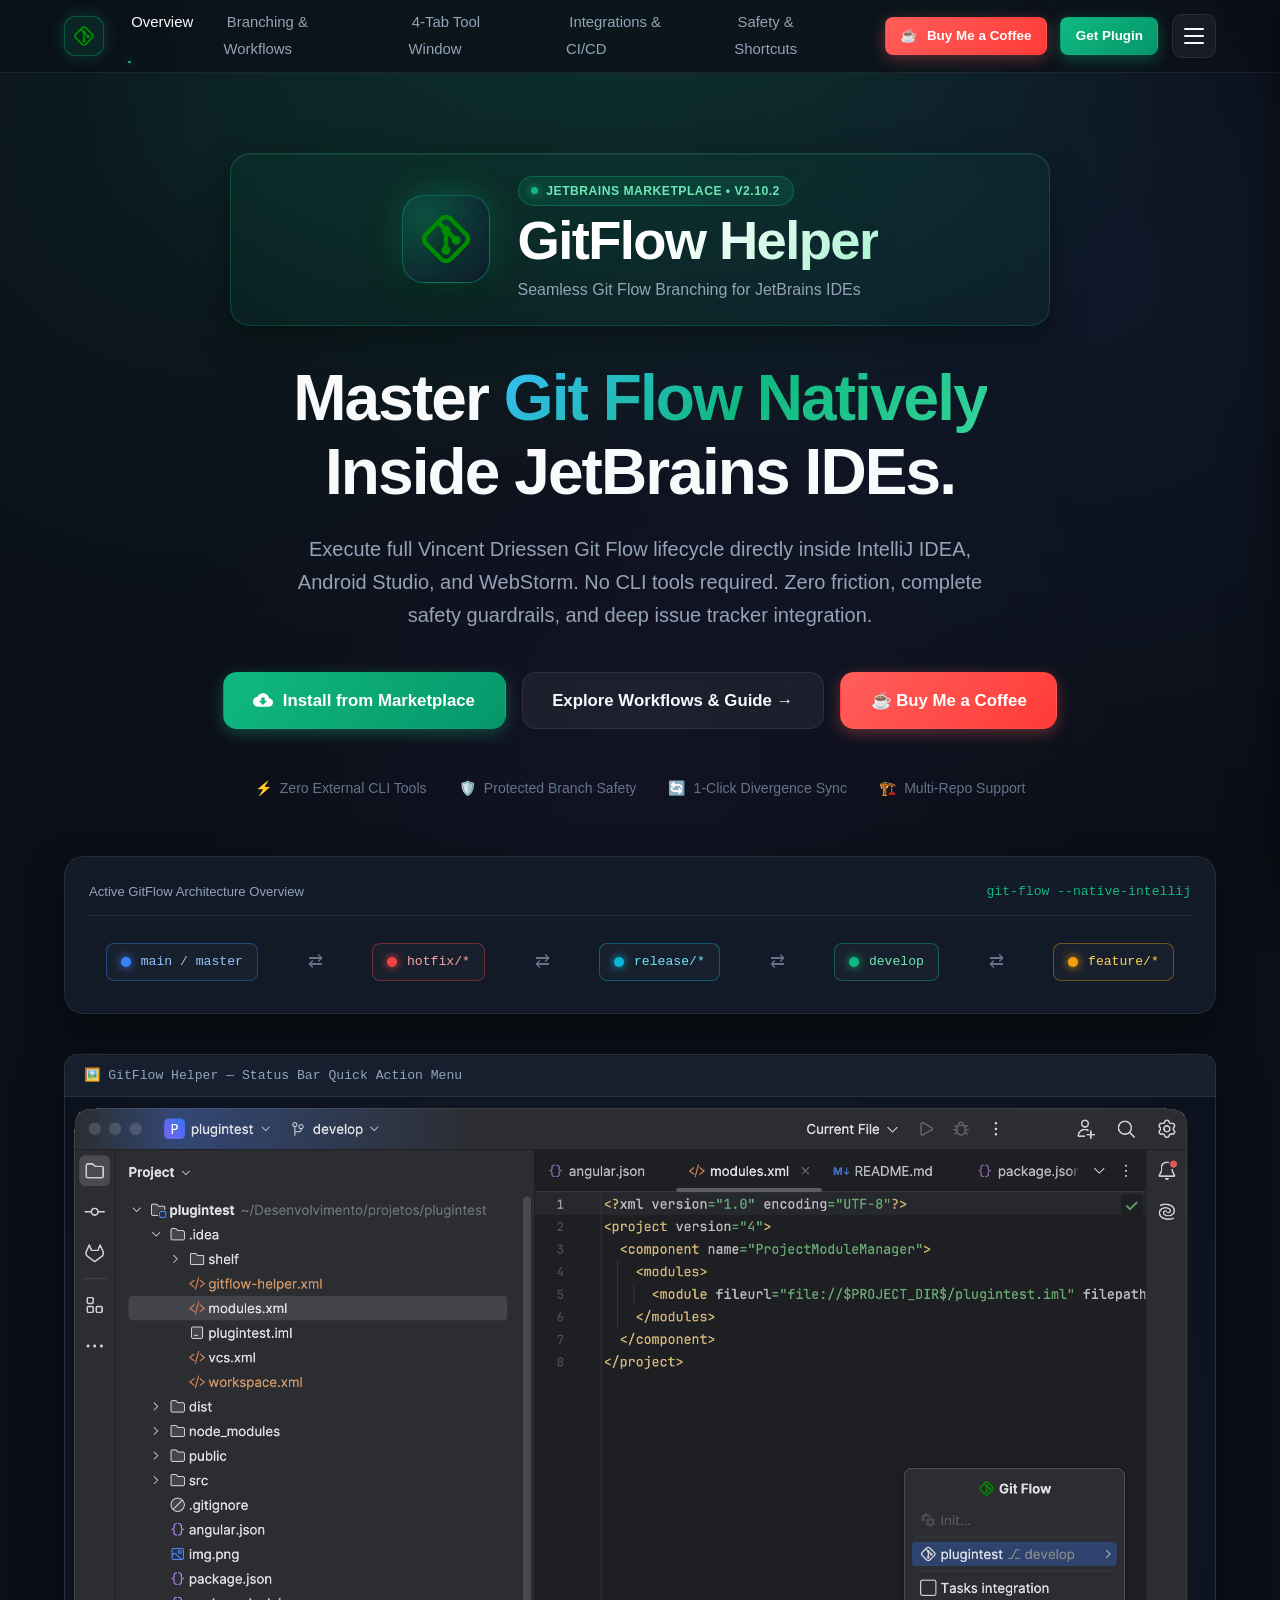
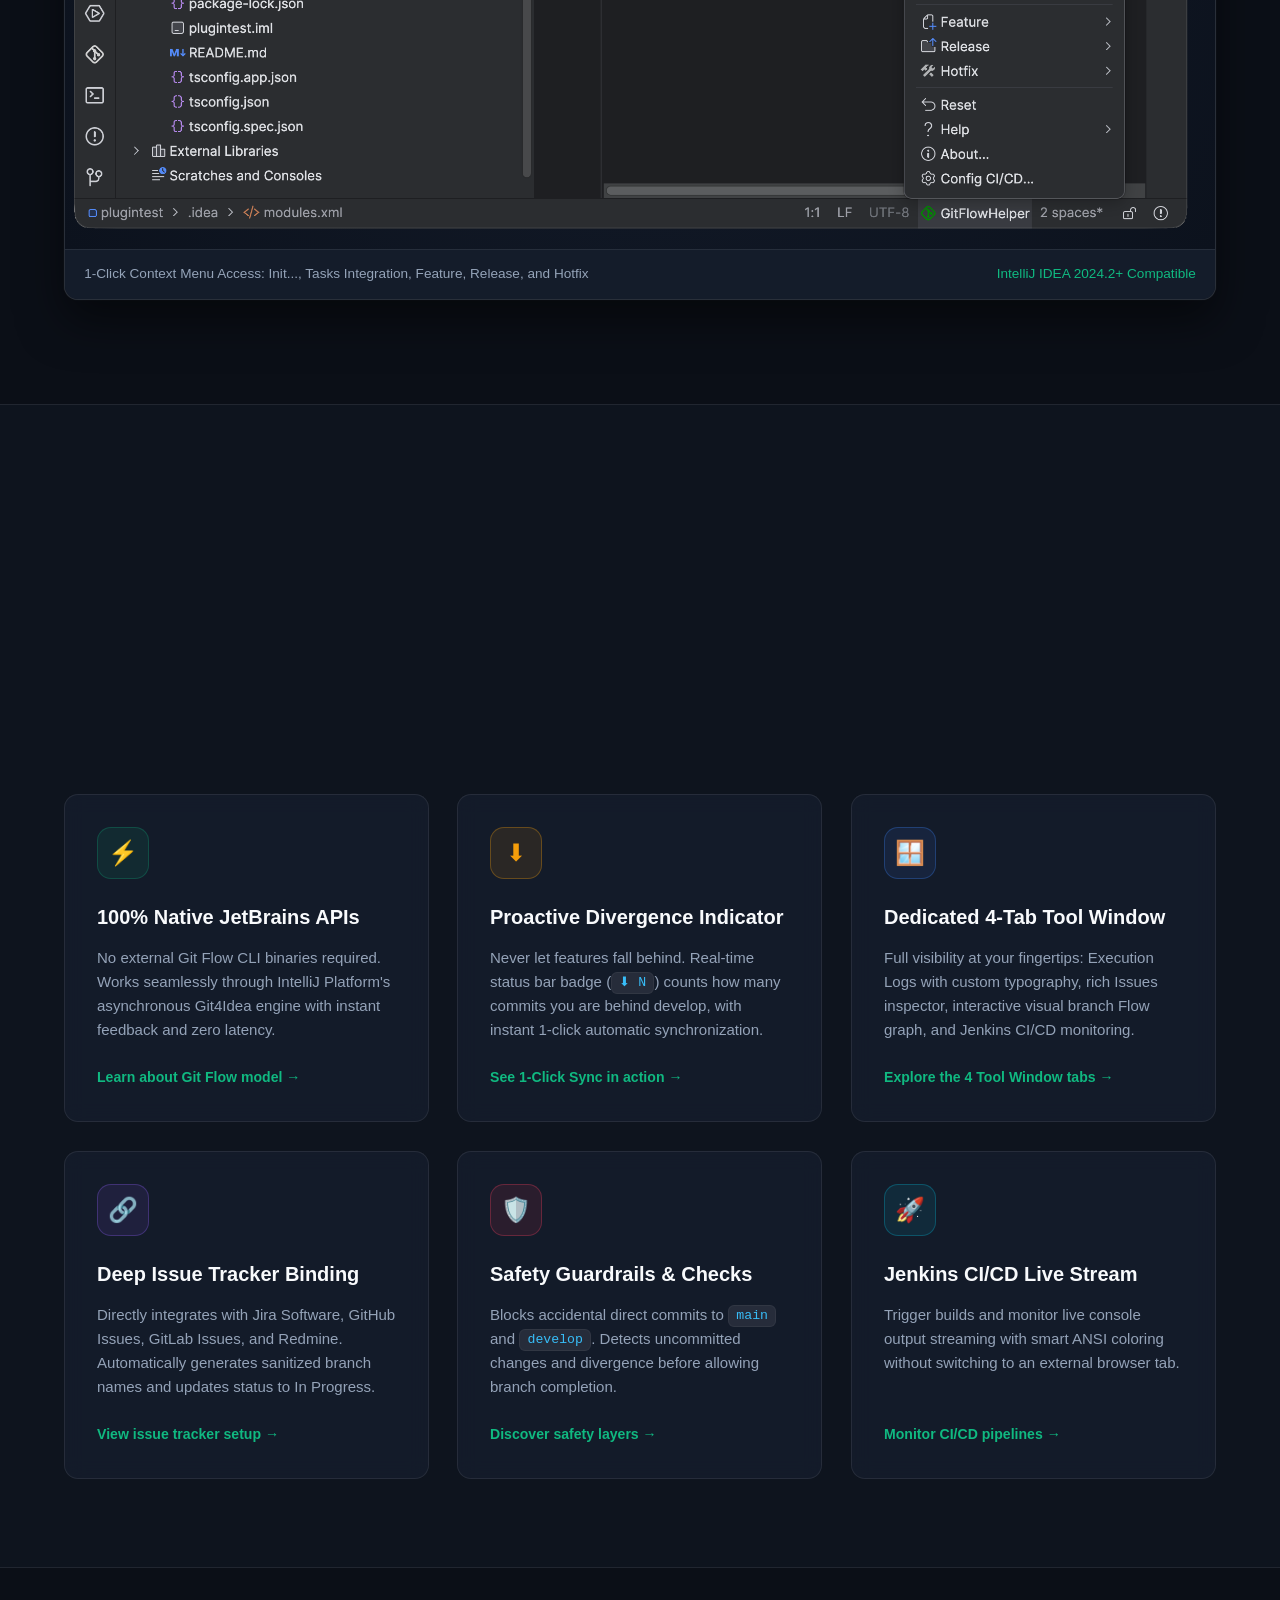
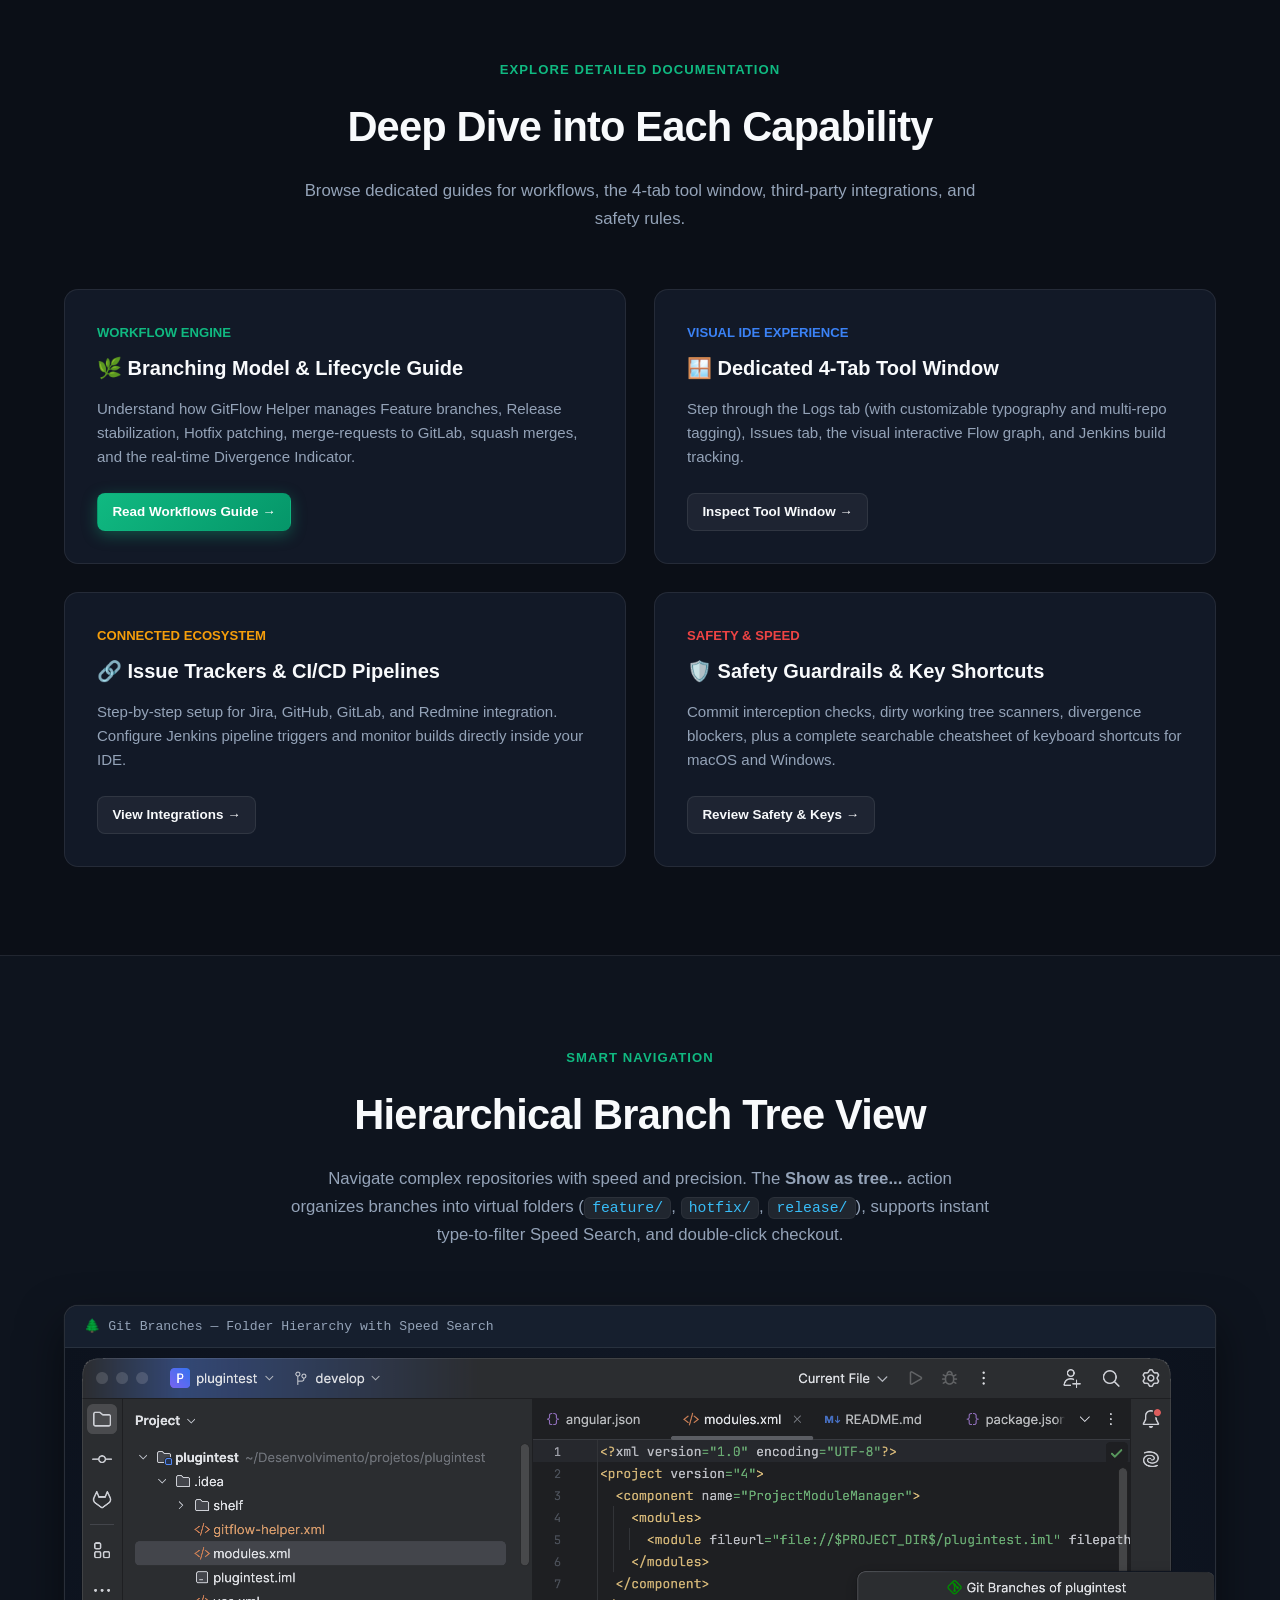
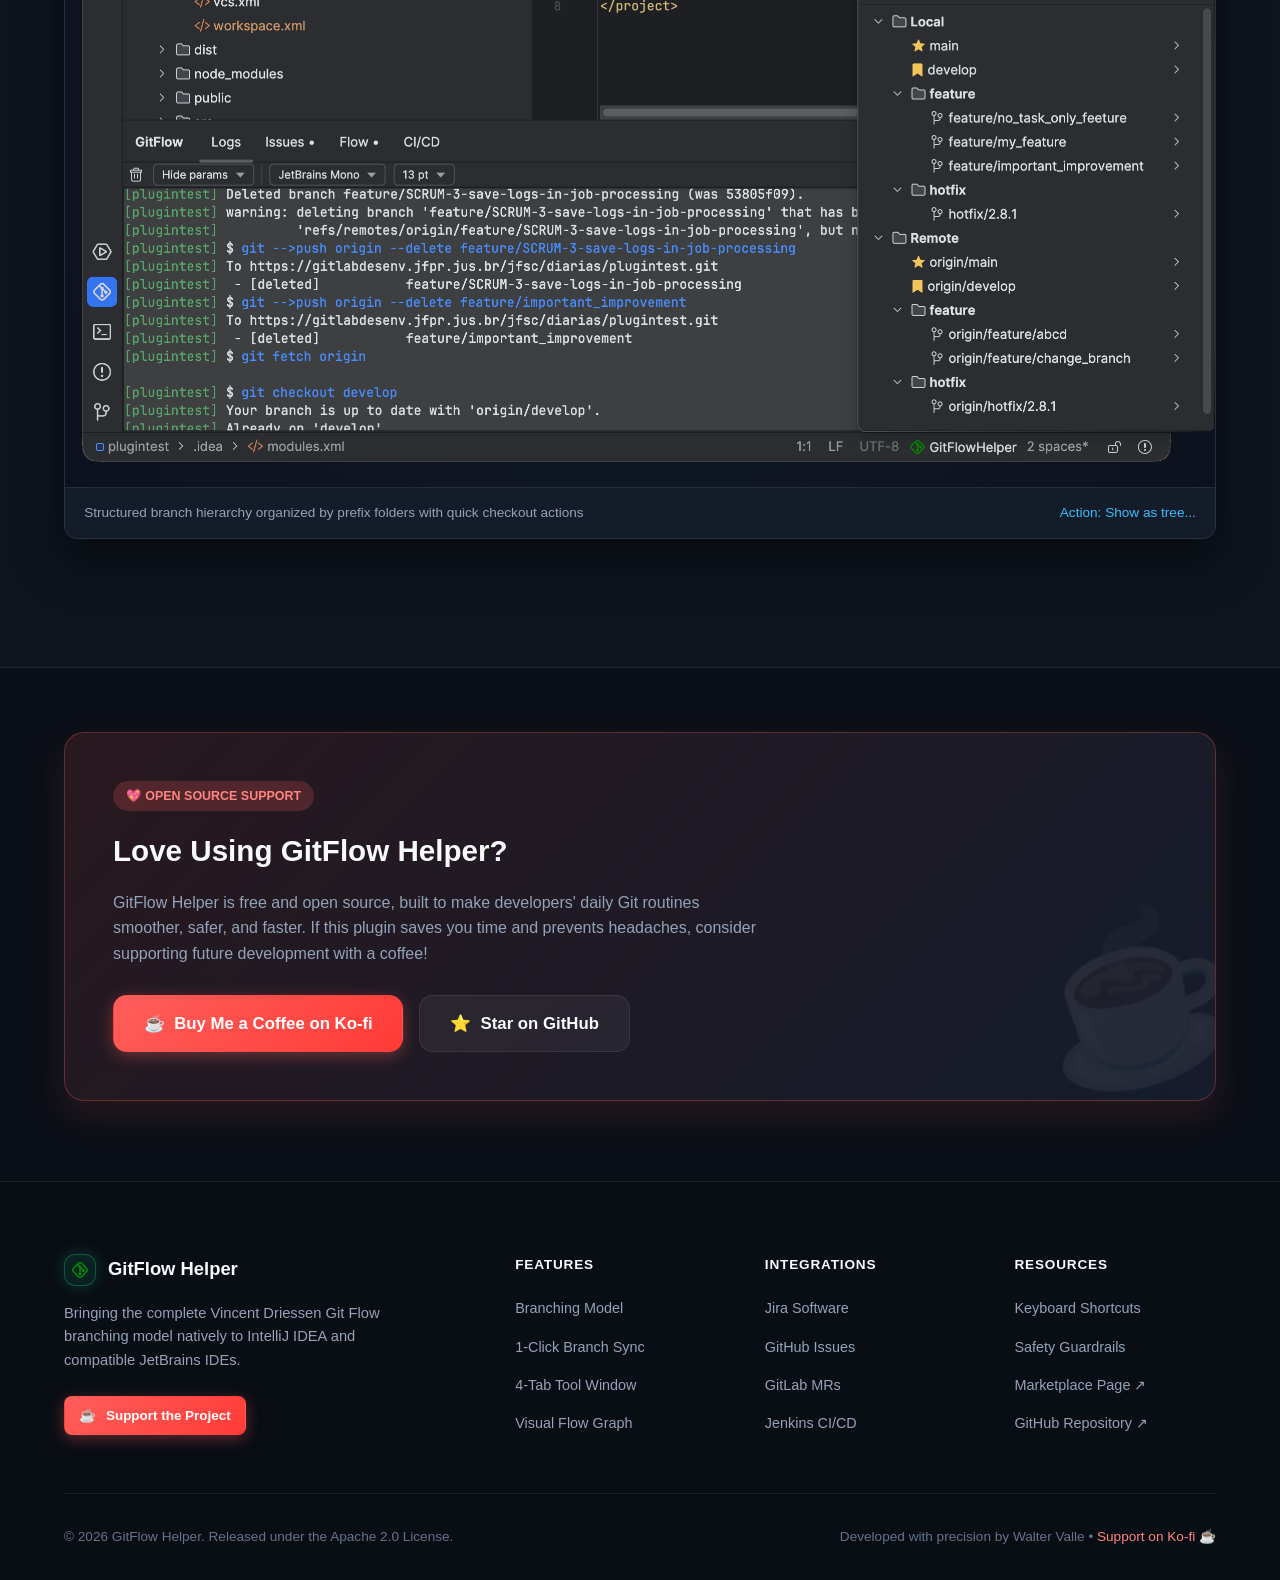
==== commit cc3f22ea: "Better site and AboutDialog" ====
--- a/docs/index.html
+++ b/docs/index.html
@@ -14,13 +14,9 @@
   <!-- Header -->
   <header class="site-header">
     <div class="container nav-container">
-      <a href="index.html" class="nav-brand">
+      <a href="index.html" class="nav-brand" aria-label="GitFlow Helper" title="GitFlow Helper">
         <div class="brand-logo-wrap">
           <img src="assets/images/logo.svg" alt="GitFlow Helper Logo" class="brand-logo">
-        </div>
-        <div class="brand-text">
-          <span class="brand-title">GitFlow Helper</span>
-          <span class="brand-badge">IntelliJ Plugin</span>
         </div>
       </a>
 
@@ -70,7 +66,7 @@
         <li>
           <a href="index.html" class="drawer-link active">
             <span>🏠 Home Overview</span>
-            <span class="drawer-link-tag">v2.10.1</span>
+            <span class="drawer-link-tag">v2.10.2</span>
           </a>
         </li>
         <li>
@@ -136,15 +132,25 @@
   <!-- Hero Section with Motion -->
   <section class="hero">
     <div class="container">
-      <div class="hero-pill reveal">
-        <span class="dot"></span>
-        <span>Latest Release v2.10.1 is here • Native JetBrains GitFlow</span>
-      </div>
-
-      <h1 class="hero-title reveal delay-1">
+      <!-- Prominent Plugin Brand Showcase -->
+      <div class="hero-brand-featured reveal">
+        <div class="hero-brand-badge-icon">
+          <img src="assets/images/logo.svg" alt="GitFlow Helper Logo" class="hero-brand-icon-img">
+        </div>
+        <div class="hero-brand-text">
+          <div class="hero-brand-badge">
+            <span class="hero-brand-dot"></span>
+            <span>JetBrains Marketplace • v2.10.2</span>
+          </div>
+          <h1 class="hero-brand-title">GitFlow Helper</h1>
+          <p class="hero-brand-subtitle">Seamless Git Flow Branching for JetBrains IDEs</p>
+        </div>
+      </div>
+
+      <h2 class="hero-title reveal delay-1">
         Master <span class="gradient-text">Git Flow Natively</span><br>
         Inside JetBrains IDEs.
-      </h1>
+      </h2>
 
       <p class="hero-subtitle reveal delay-2">
         Execute full Vincent Driessen Git Flow lifecycle directly inside IntelliJ IDEA, Android Studio, and WebStorm. No CLI tools required. Zero friction, complete safety guardrails, and deep issue tracker integration.
@@ -218,46 +224,21 @@
         </div>
       </div>
 
-      <!-- Demarcated Screenshot Placeholder: Hero Overview -->
+      <!-- Live Screenshot: Hero Overview -->
       <div class="screenshot-frame reveal delay-3">
         <div class="screenshot-header">
-          <div class="window-dots">
-            <span class="window-dot close"></span>
-            <span class="window-dot minimize"></span>
-            <span class="window-dot maximize"></span>
-          </div>
           <div class="screenshot-title">
             <span>🖼️</span>
-            <span>gitflow-helper-main-interface.png</span>
-          </div>
-          <div style="display: flex; gap: 0.5rem;">
-            <button class="btn btn-secondary btn-sm toggle-preview-btn">👁️ Preview Existing Screen</button>
+            <span>GitFlow Helper — Status Bar Quick Action Menu</span>
           </div>
         </div>
 
         <div class="screenshot-body">
-          <!-- Sample image fallback (hidden initially to present clearly demarcated placeholder) -->
-          <img src="assets/images/screens/01-start.png" alt="GitFlow Helper Status Bar Menu" class="sample-preview-img screenshot-img" style="display: none;">
-
-          <!-- Specifically Demarcated Screenshot Placeholder requested by user -->
-          <div class="screenshot-placeholder">
-            <div class="placeholder-icon">
-              <svg width="28" height="28" viewBox="0 0 24 24" fill="none" stroke="currentColor" stroke-width="2">
-                <rect x="3" y="3" width="18" height="18" rx="2" ry="2"/>
-                <circle cx="8.5" cy="8.5" r="1.5"/>
-                <polyline points="21 15 16 10 5 21"/>
-              </svg>
-            </div>
-            <div class="placeholder-label">Screenshot Placeholder: Main Interface & Status Bar Menu</div>
-            <div class="placeholder-desc">
-              Place the screenshot showing the IDE with GitFlow Helper active in the status bar, displaying available Feature, Release, and Hotfix actions.
-            </div>
-            <span class="placeholder-badge">Recommended Resolution: 1200 × 700 px • PNG</span>
-          </div>
+          <img src="assets/images/screens/01-start.png" alt="GitFlow Helper Quick Action Menu on Status Bar" class="screenshot-img">
         </div>
 
         <div class="screenshot-caption">
-          <span>Status Bar Widget & Quick Action Dropdown Menu</span>
+          <span>1-Click Context Menu Access: Init..., Tasks Integration, Feature, Release, and Hotfix</span>
           <span style="color: var(--primary);">IntelliJ IDEA 2024.2+ Compatible</span>
         </div>
       </div>
@@ -398,52 +379,31 @@
     </div>
   </section>
 
-  <!-- Demarcated Screenshot Placeholder: Tree View & Navigation -->
+  <!-- Live Screenshot: Tree View & Navigation -->
   <section class="section section-alt">
     <div class="container">
       <div class="section-header reveal">
-        <span class="section-tag">Interactive Navigation</span>
+        <span class="section-tag">Smart Navigation</span>
         <h2 class="section-title">Hierarchical Branch Tree View</h2>
         <p class="section-desc">
-          Navigate complex repositories with speed. Filter branches instantly with Speed Search, switch checkouts with one click, and manage local or remote branches effortlessly.
+          Navigate complex repositories with speed and precision. The <strong>Show as tree...</strong> action organizes branches into virtual folders (<code>feature/</code>, <code>hotfix/</code>, <code>release/</code>), supports instant type-to-filter Speed Search, and double-click checkout.
         </p>
       </div>
 
       <div class="screenshot-frame reveal delay-2">
         <div class="screenshot-header">
-          <div class="window-dots">
-            <span class="window-dot close"></span>
-            <span class="window-dot minimize"></span>
-            <span class="window-dot maximize"></span>
-          </div>
           <div class="screenshot-title">
             <span>🌲</span>
-            <span>gitflow-tree-view-dialog.png</span>
-          </div>
-          <button class="btn btn-secondary btn-sm toggle-preview-btn">👁️ Preview Existing Screen</button>
+            <span>Git Branches — Folder Hierarchy with Speed Search</span>
+          </div>
         </div>
 
         <div class="screenshot-body">
-          <img src="assets/images/screens/10-tree-view.png" alt="Tree View Screenshot" class="sample-preview-img screenshot-img" style="display: none;">
-          
-          <div class="screenshot-placeholder">
-            <div class="placeholder-icon">
-              <svg width="28" height="28" viewBox="0 0 24 24" fill="none" stroke="currentColor" stroke-width="2">
-                <rect x="3" y="3" width="18" height="18" rx="2" ry="2"/>
-                <circle cx="8.5" cy="8.5" r="1.5"/>
-                <polyline points="21 15 16 10 5 21"/>
-              </svg>
-            </div>
-            <div class="placeholder-label">Screenshot Placeholder: Hierarchical Branch Tree View</div>
-            <div class="placeholder-desc">
-              Place the screenshot illustrating the 'Show as tree...' dialog with features, releases, and hotfix branches organized neatly in folders with Speed Search active.
-            </div>
-            <span class="placeholder-badge">Recommended Resolution: 1100 × 650 px • PNG</span>
-          </div>
+          <img src="assets/images/screens/10-tree-view.png" alt="Hierarchical Branch Tree View in IntelliJ" class="screenshot-img">
         </div>
 
         <div class="screenshot-caption">
-          <span>Organized branch hierarchy with quick actions and instant filtering</span>
+          <span>Structured branch hierarchy organized by prefix folders with quick checkout actions</span>
           <span style="color: var(--text-highlight);">Action: Show as tree...</span>
         </div>
       </div>
--- a/docs/assets/css/style.css
+++ b/docs/assets/css/style.css
@@ -161,16 +161,21 @@
 }
 
 .brand-logo-wrap {
-  width: 38px;
-  height: 38px;
+  width: 40px;
+  height: 40px;
   display: flex;
   align-items: center;
   justify-content: center;
   background: rgba(16, 185, 129, 0.12);
-  border: 1px solid rgba(16, 185, 129, 0.3);
-  border-radius: 10px;
-  box-shadow: 0 0 15px rgba(16, 185, 129, 0.2);
+  border: 1px solid rgba(16, 185, 129, 0.35);
+  border-radius: 11px;
+  box-shadow: 0 0 16px rgba(16, 185, 129, 0.25);
   transition: transform var(--transition-fast), box-shadow var(--transition-fast);
+}
+
+.brand-logo {
+  width: 24px;
+  height: 24px;
 }
 
 .nav-brand:hover .brand-logo-wrap {
@@ -653,7 +658,7 @@
   border-bottom: 1px solid rgba(255, 255, 255, 0.08);
   display: flex;
   align-items: center;
-  justify-content: space-between;
+  justify-content: flex-start;
   padding: 0 1.2rem;
 }
 
@@ -684,10 +689,7 @@
 
 .screenshot-body {
   position: relative;
-  min-height: 380px;
-  display: flex;
-  align-items: center;
-  justify-content: center;
+  display: block;
   background: radial-gradient(circle at center, #141c2b 0%, #0c121d 100%);
   overflow: hidden;
 }
@@ -756,7 +758,7 @@
   width: 100%;
   height: auto;
   display: block;
-  object-fit: cover;
+  object-fit: contain;
 }
 
 .screenshot-caption {
@@ -1264,3 +1266,127 @@
     text-align: center;
   }
 }
+
+/* ==========================================================================
+   Hero Brand Showcase (Prominent Logo & Plugin Name)
+   ========================================================================== */
+.hero-brand-featured {
+  display: flex;
+  align-items: center;
+  justify-content: center;
+  gap: 1.75rem;
+  margin-bottom: 2.25rem;
+  padding: 1.35rem 2.2rem;
+  background: rgba(16, 185, 129, 0.05);
+  border: 1px solid rgba(16, 185, 129, 0.25);
+  border-radius: var(--radius-lg);
+  backdrop-filter: blur(12px);
+  -webkit-backdrop-filter: blur(12px);
+  box-shadow: 0 12px 35px rgba(0, 0, 0, 0.35), inset 0 1px 0 rgba(255, 255, 255, 0.08);
+  max-width: 820px;
+  margin-left: auto;
+  margin-right: auto;
+  transition: transform var(--transition-normal), border-color var(--transition-normal), box-shadow var(--transition-normal);
+}
+
+.hero-brand-featured:hover {
+  border-color: rgba(16, 185, 129, 0.45);
+  box-shadow: 0 16px 45px rgba(0, 0, 0, 0.45), 0 0 30px rgba(16, 185, 129, 0.15);
+}
+
+.hero-brand-badge-icon {
+  width: 88px;
+  height: 88px;
+  min-width: 88px;
+  border-radius: 22px;
+  background: radial-gradient(circle at 30% 30%, rgba(16, 185, 129, 0.3), rgba(15, 23, 42, 0.95));
+  border: 1.5px solid rgba(16, 185, 129, 0.45);
+  box-shadow: 0 0 35px rgba(16, 185, 129, 0.35), 0 12px 28px rgba(0, 0, 0, 0.6);
+  display: flex;
+  align-items: center;
+  justify-content: center;
+  transition: transform var(--transition-normal), box-shadow var(--transition-normal);
+}
+
+.hero-brand-featured:hover .hero-brand-badge-icon {
+  transform: rotate(5deg) scale(1.06);
+  box-shadow: 0 0 45px rgba(16, 185, 129, 0.5), 0 16px 36px rgba(0, 0, 0, 0.7);
+}
+
+.hero-brand-icon-img {
+  width: 54px;
+  height: 54px;
+  filter: drop-shadow(0 4px 10px rgba(0, 0, 0, 0.4));
+}
+
+.hero-brand-text {
+  display: flex;
+  flex-direction: column;
+  align-items: flex-start;
+  text-align: left;
+}
+
+.hero-brand-badge {
+  display: inline-flex;
+  align-items: center;
+  gap: 0.5rem;
+  padding: 0.25rem 0.8rem;
+  background: rgba(16, 185, 129, 0.14);
+  border: 1px solid rgba(16, 185, 129, 0.32);
+  border-radius: 9999px;
+  font-size: 0.76rem;
+  font-weight: 600;
+  color: #6ee7b7;
+  letter-spacing: 0.04em;
+  text-transform: uppercase;
+  margin-bottom: 0.35rem;
+}
+
+.hero-brand-dot {
+  width: 7px;
+  height: 7px;
+  border-radius: 50%;
+  background: var(--primary);
+  box-shadow: 0 0 8px var(--primary);
+  animation: pulseDot 2s infinite;
+}
+
+.hero-brand-title {
+  font-size: clamp(2.4rem, 5vw, 3.4rem);
+  font-weight: 800;
+  letter-spacing: -0.03em;
+  line-height: 1.1;
+  margin: 0;
+  background: linear-gradient(135deg, #ffffff 40%, #a7f3d0 100%);
+  -webkit-background-clip: text;
+  -webkit-text-fill-color: transparent;
+}
+
+.hero-brand-subtitle {
+  font-size: 1rem;
+  color: var(--text-secondary);
+  margin: 0.35rem 0 0 0;
+  font-weight: 500;
+}
+
+@media (max-width: 640px) {
+  .hero-brand-featured {
+    flex-direction: column;
+    text-align: center;
+    gap: 1.25rem;
+    padding: 1.5rem 1.25rem;
+  }
+  .hero-brand-text {
+    align-items: center;
+    text-align: center;
+  }
+  .hero-brand-badge-icon {
+    width: 76px;
+    height: 76px;
+    min-width: 76px;
+  }
+  .hero-brand-icon-img {
+    width: 46px;
+    height: 46px;
+  }
+}
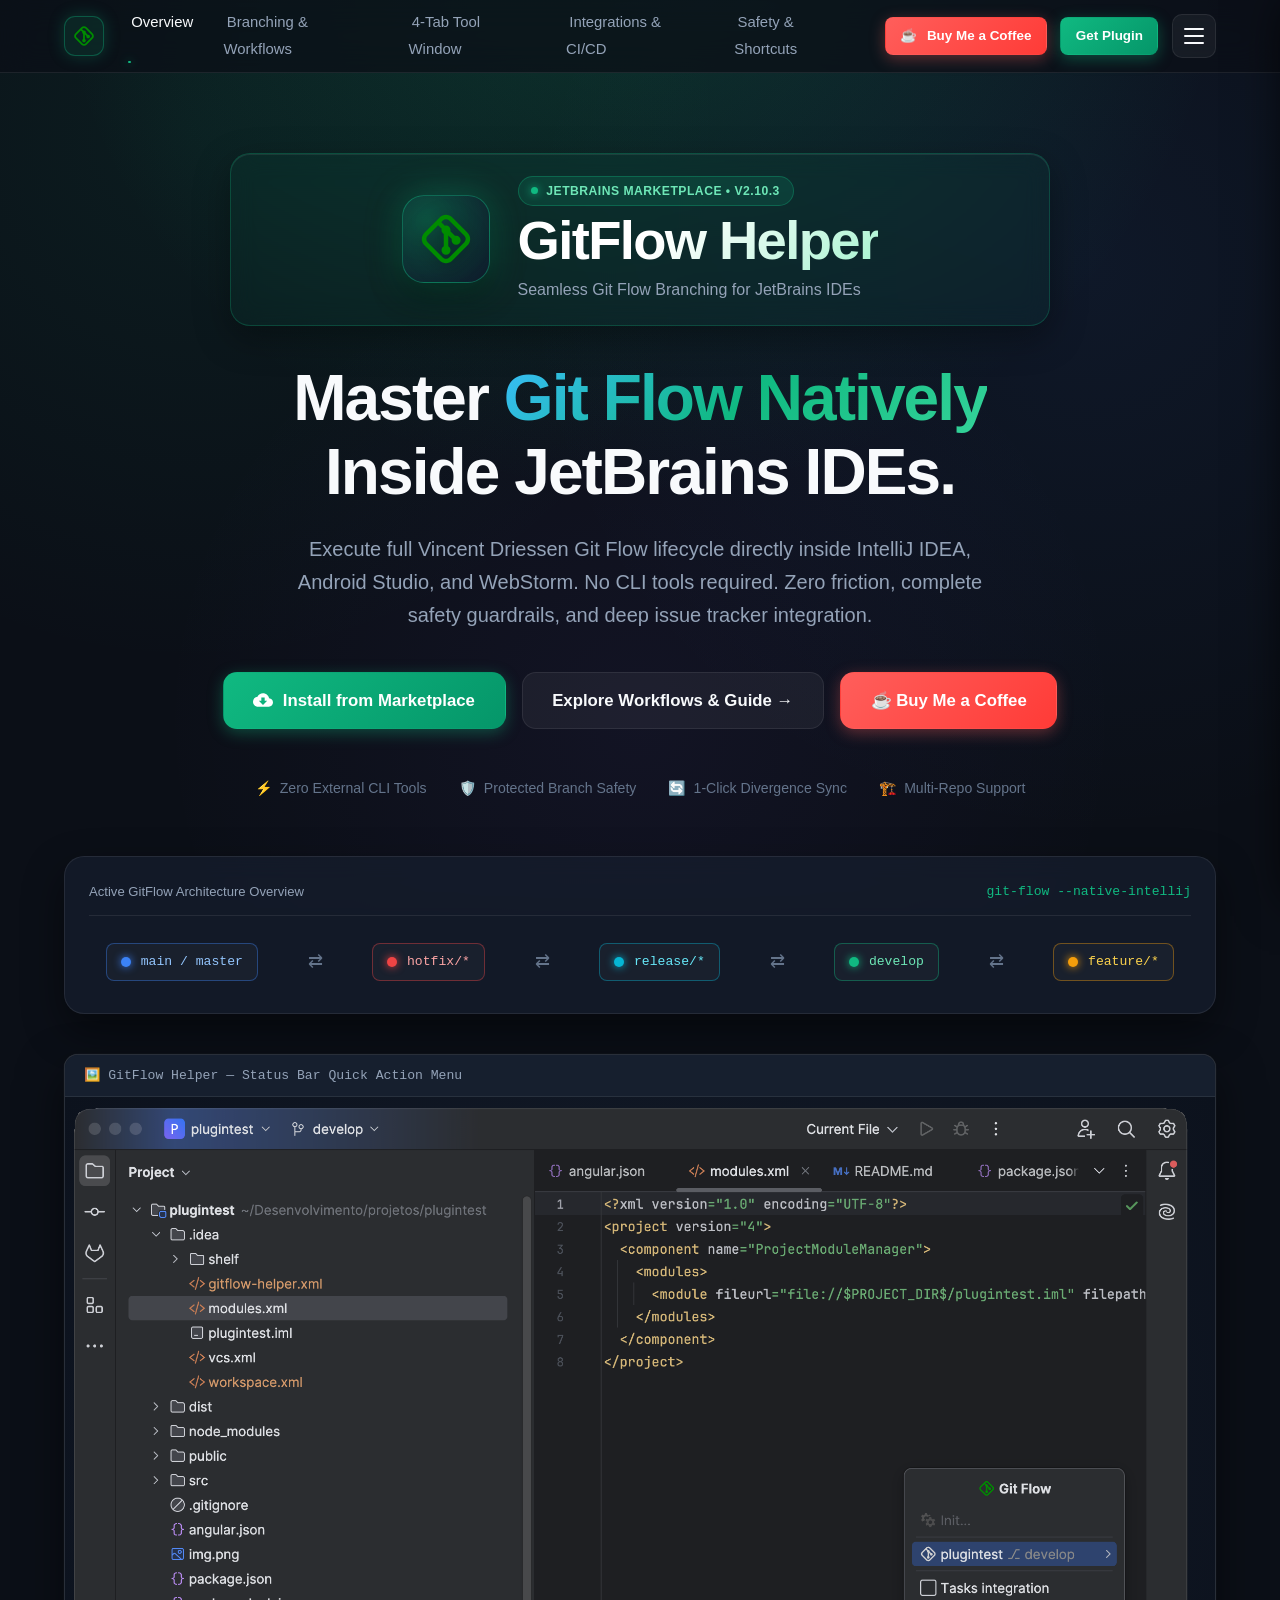
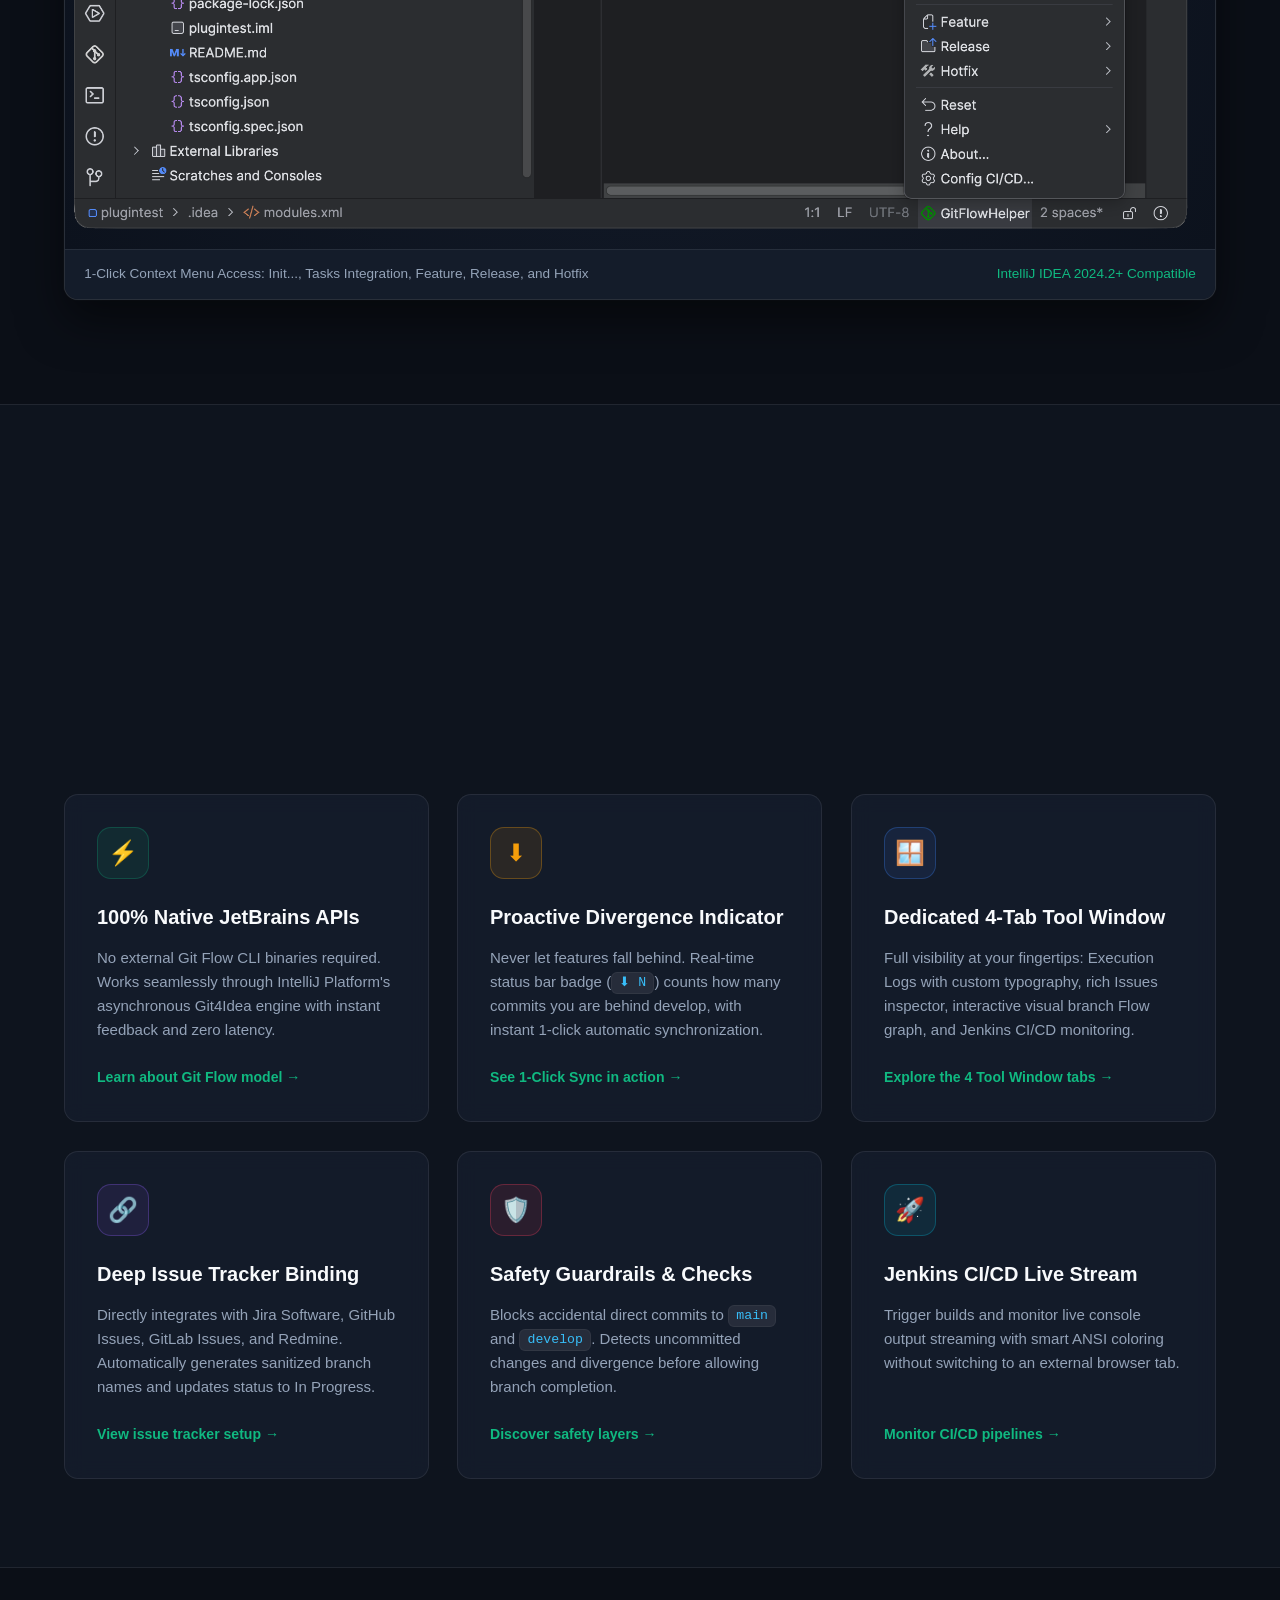
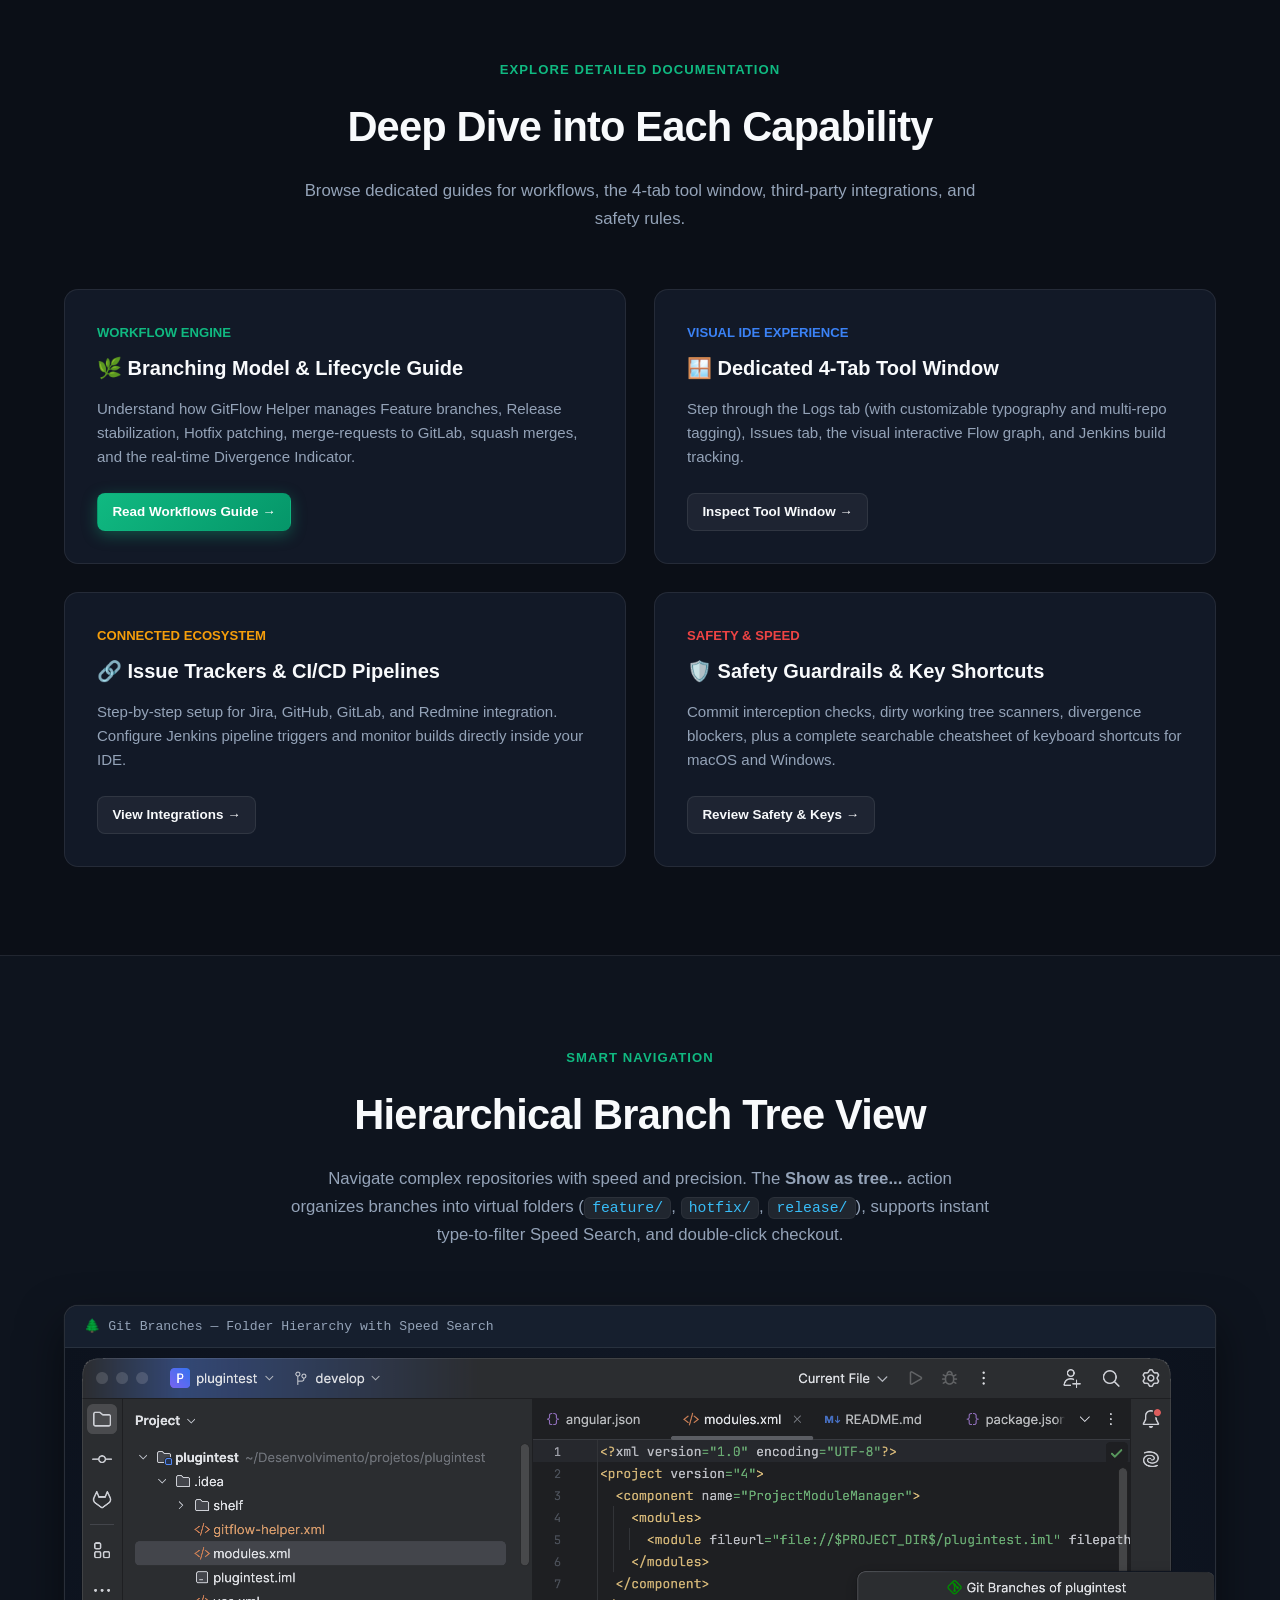
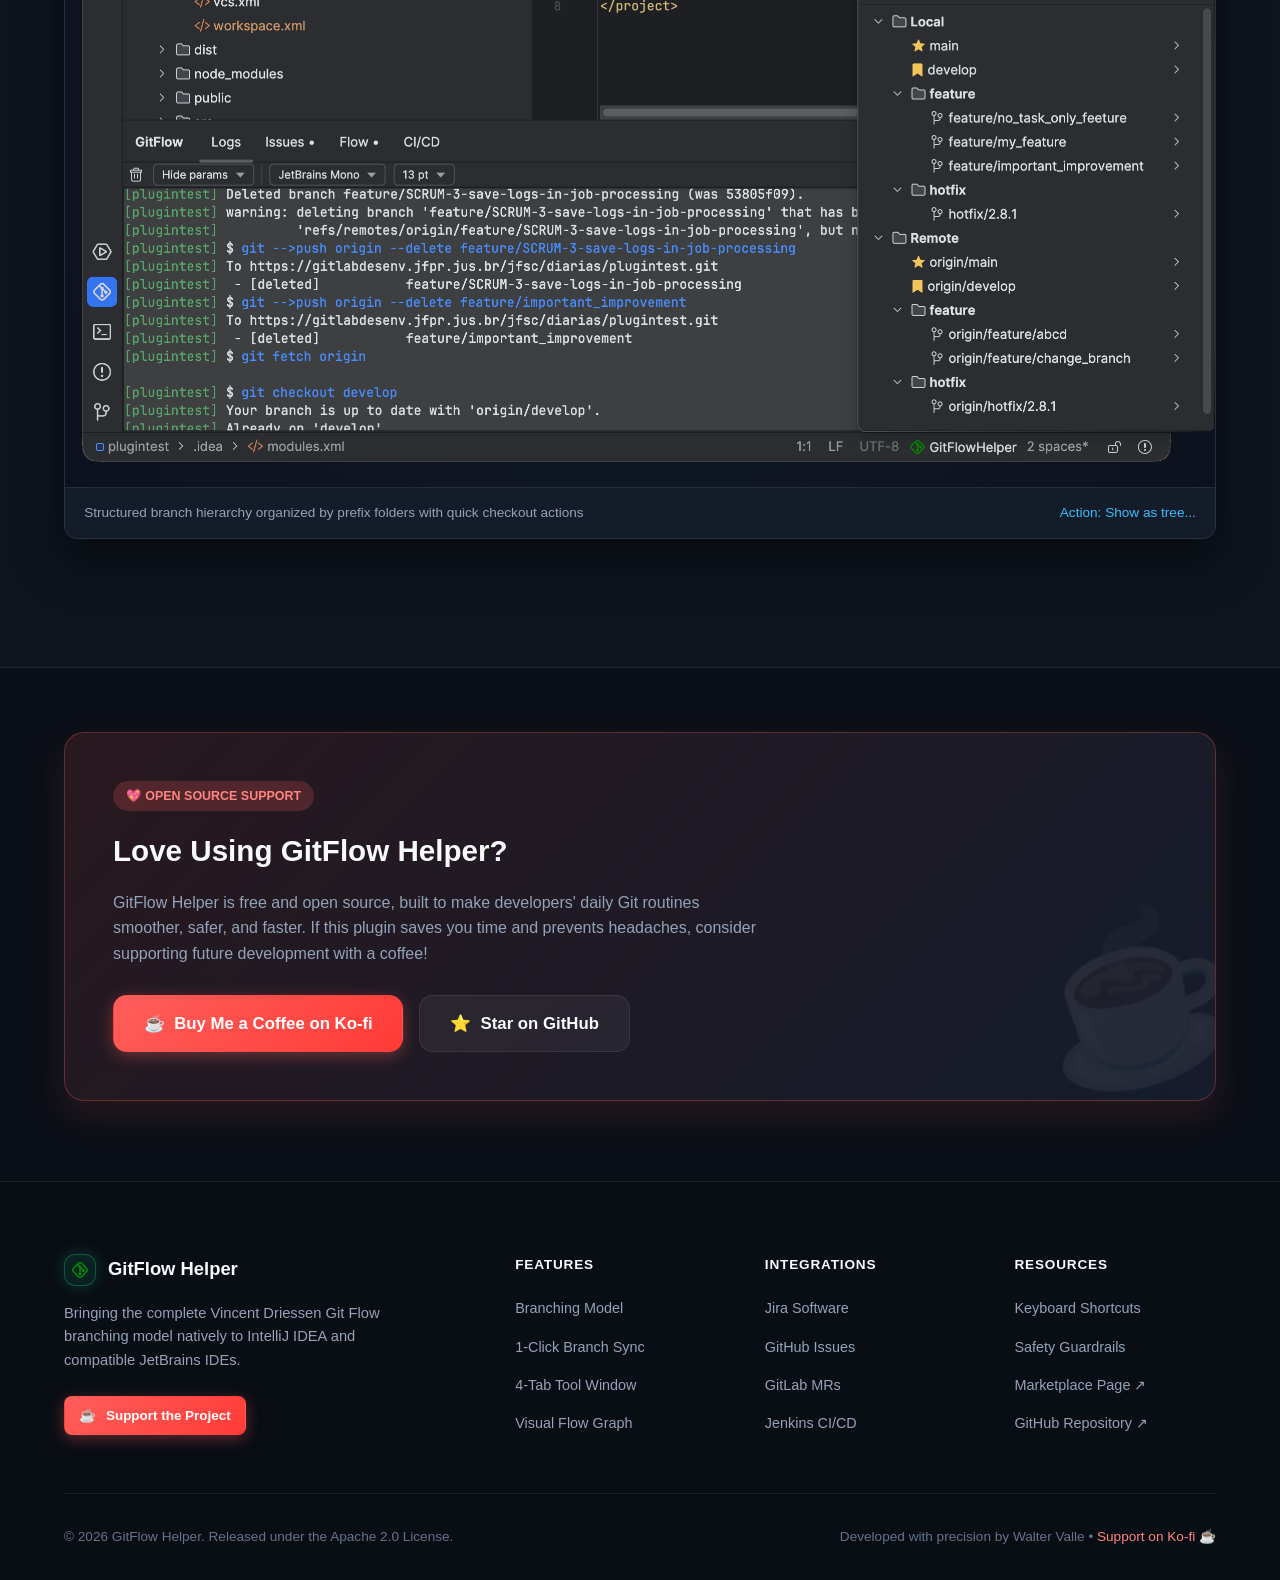
==== commit dbfc9e21: "Finish version" ====
--- a/docs/index.html
+++ b/docs/index.html
@@ -66,7 +66,7 @@
         <li>
           <a href="index.html" class="drawer-link active">
             <span>🏠 Home Overview</span>
-            <span class="drawer-link-tag">v2.10.2</span>
+            <span class="drawer-link-tag">v2.10.3</span>
           </a>
         </li>
         <li>
@@ -140,7 +140,7 @@
         <div class="hero-brand-text">
           <div class="hero-brand-badge">
             <span class="hero-brand-dot"></span>
-            <span>JetBrains Marketplace • v2.10.2</span>
+            <span>JetBrains Marketplace • v2.10.3</span>
           </div>
           <h1 class="hero-brand-title">GitFlow Helper</h1>
           <p class="hero-brand-subtitle">Seamless Git Flow Branching for JetBrains IDEs</p>
